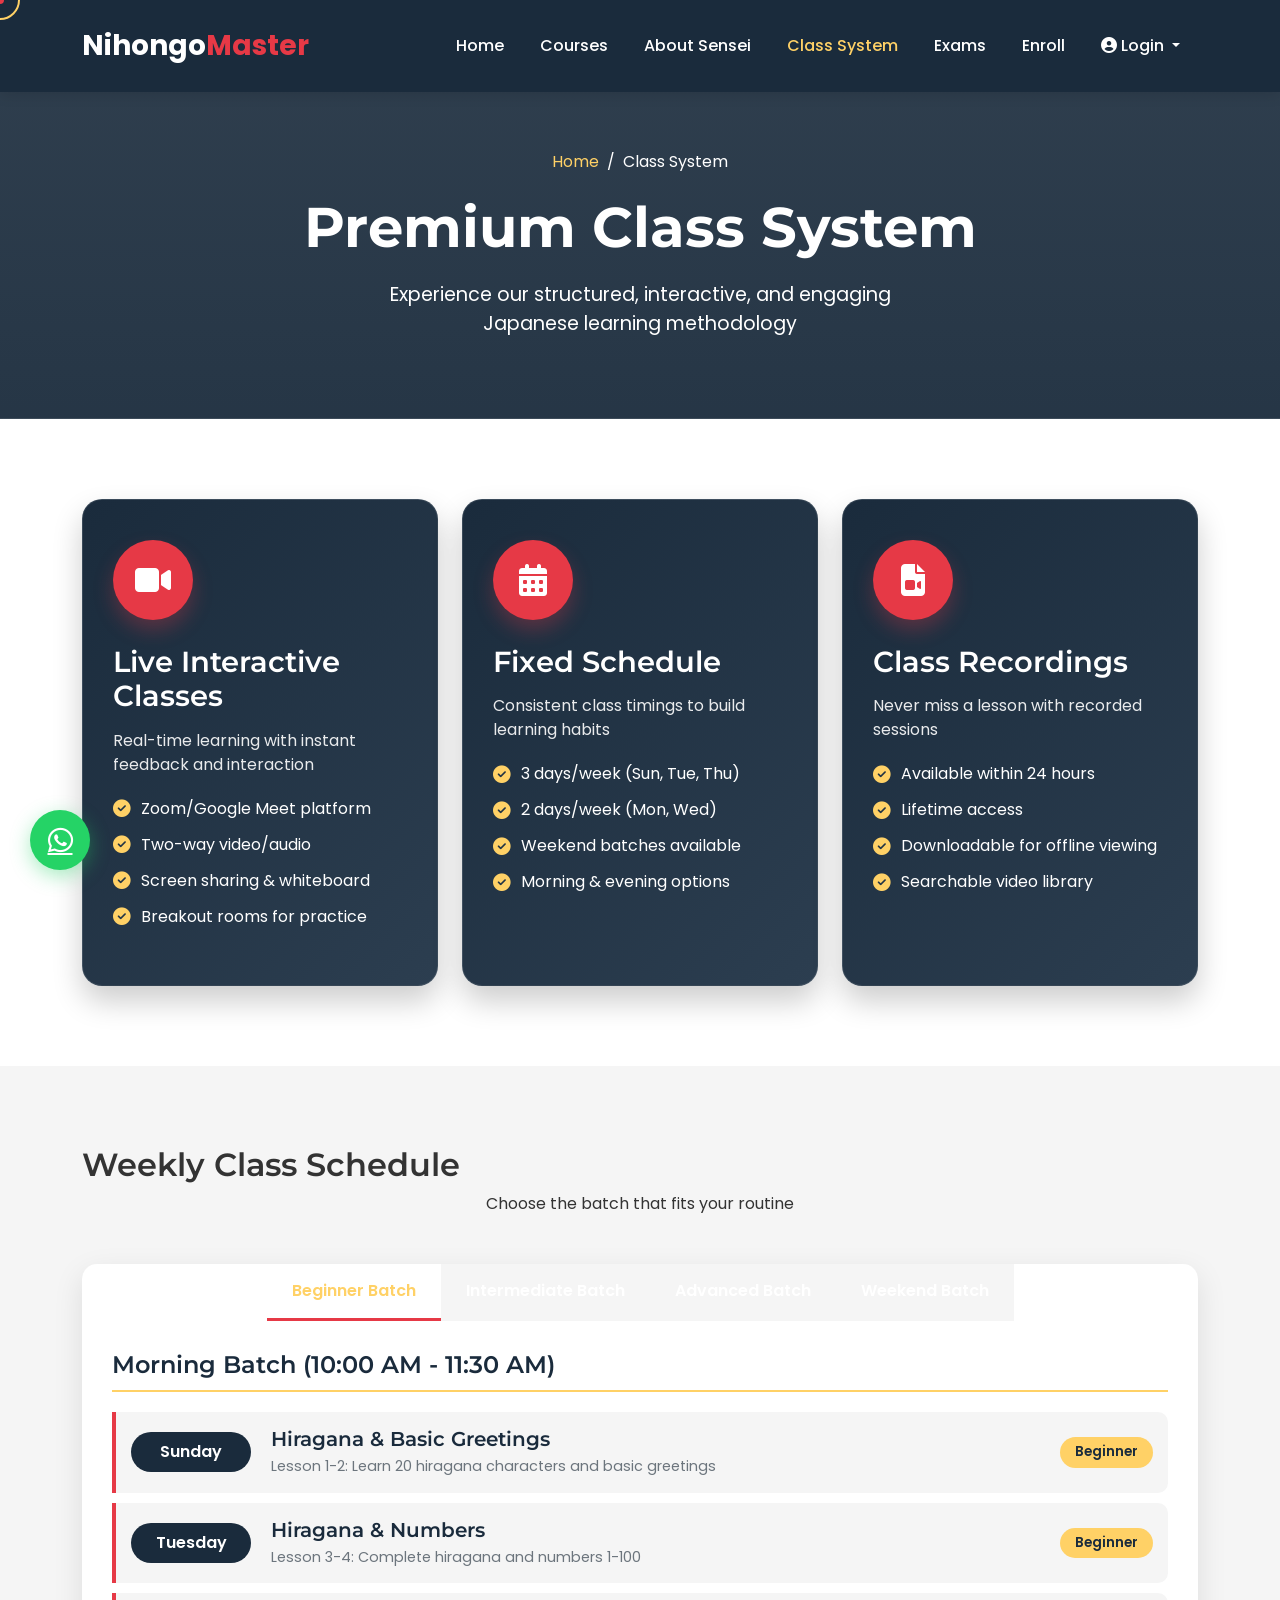
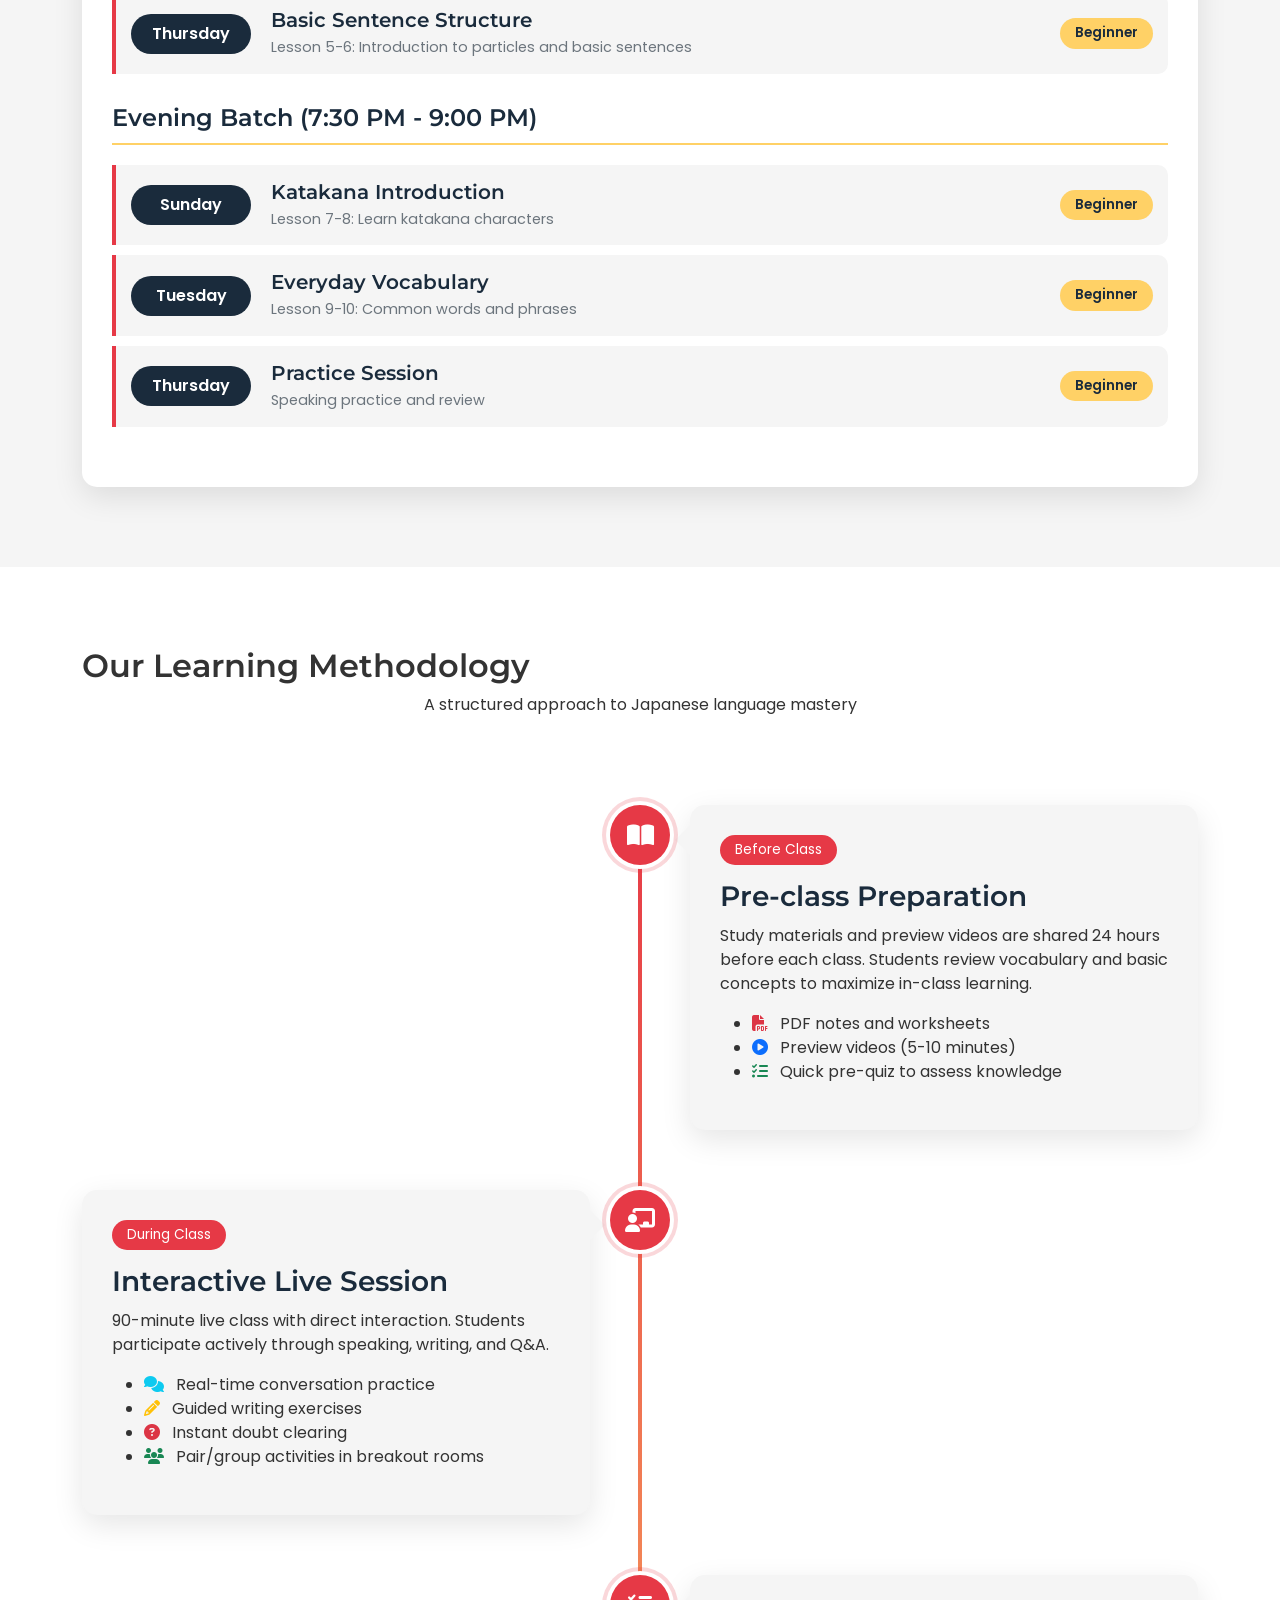
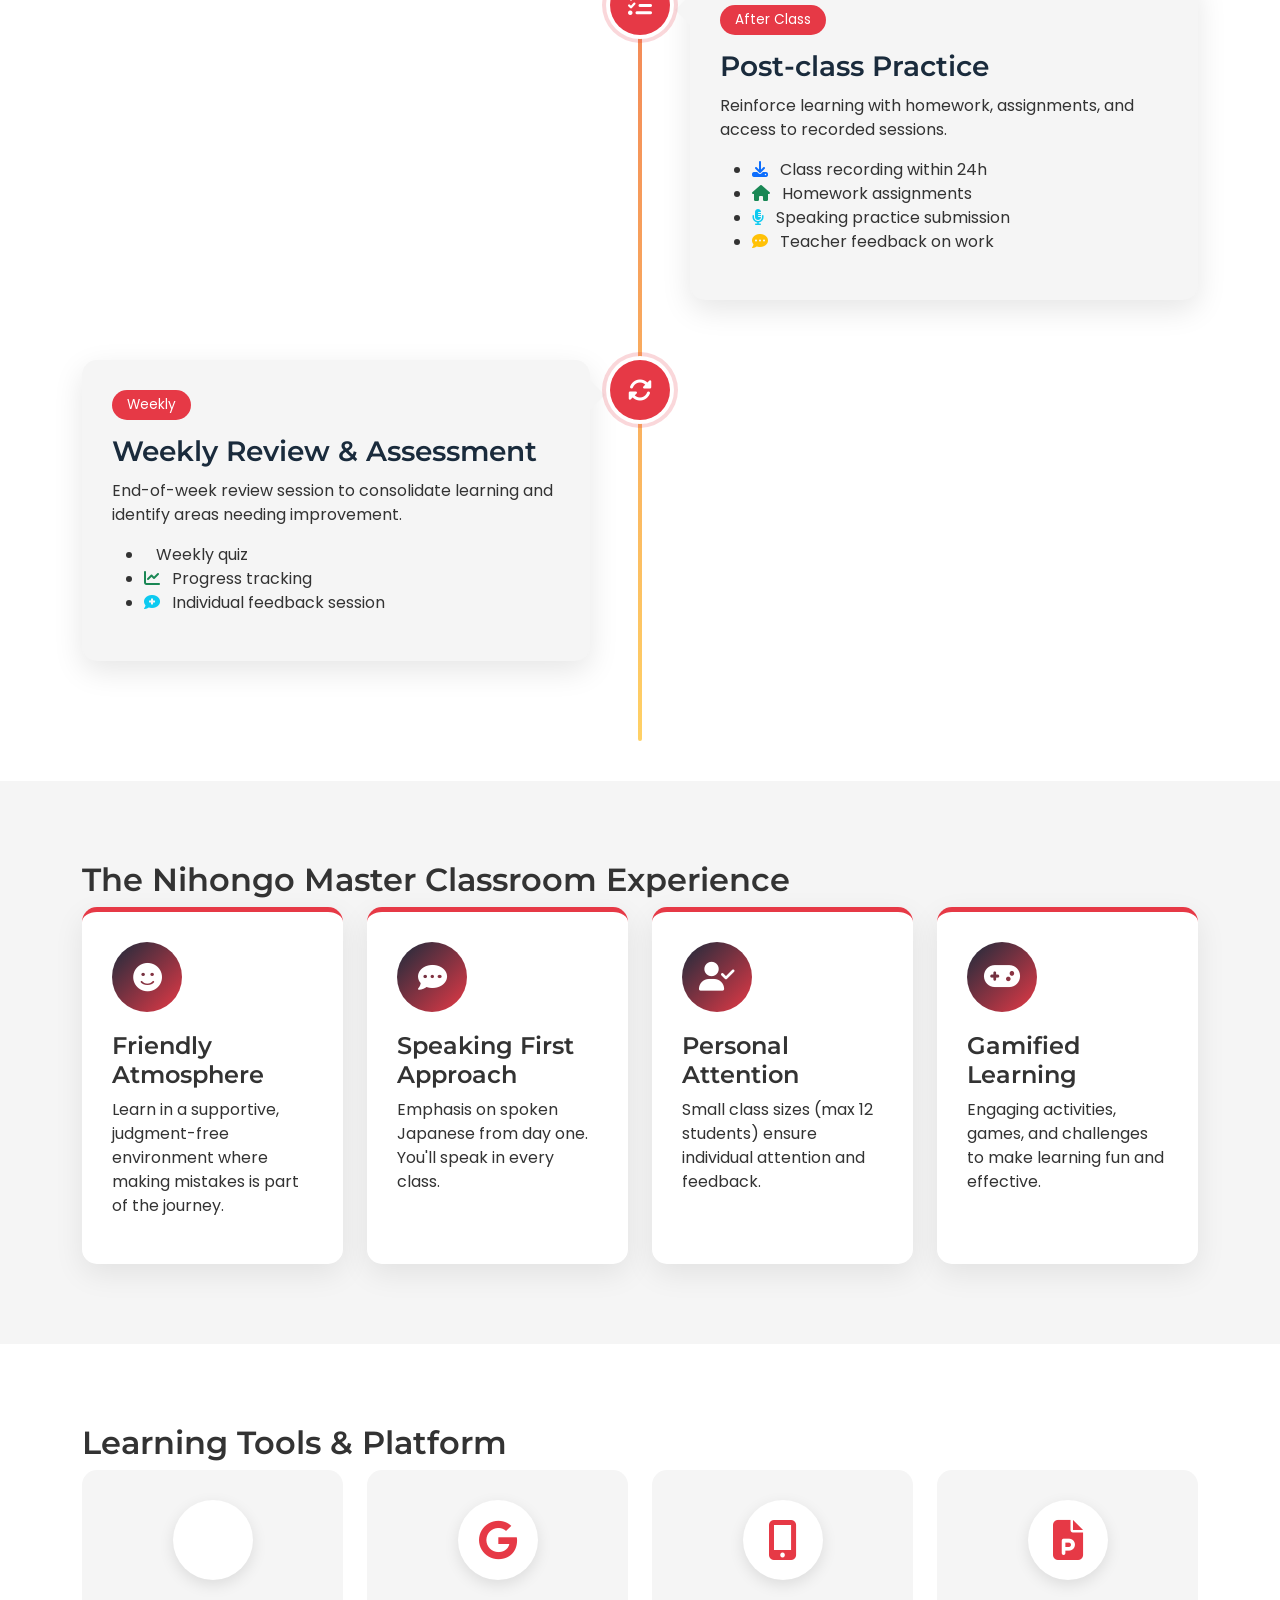
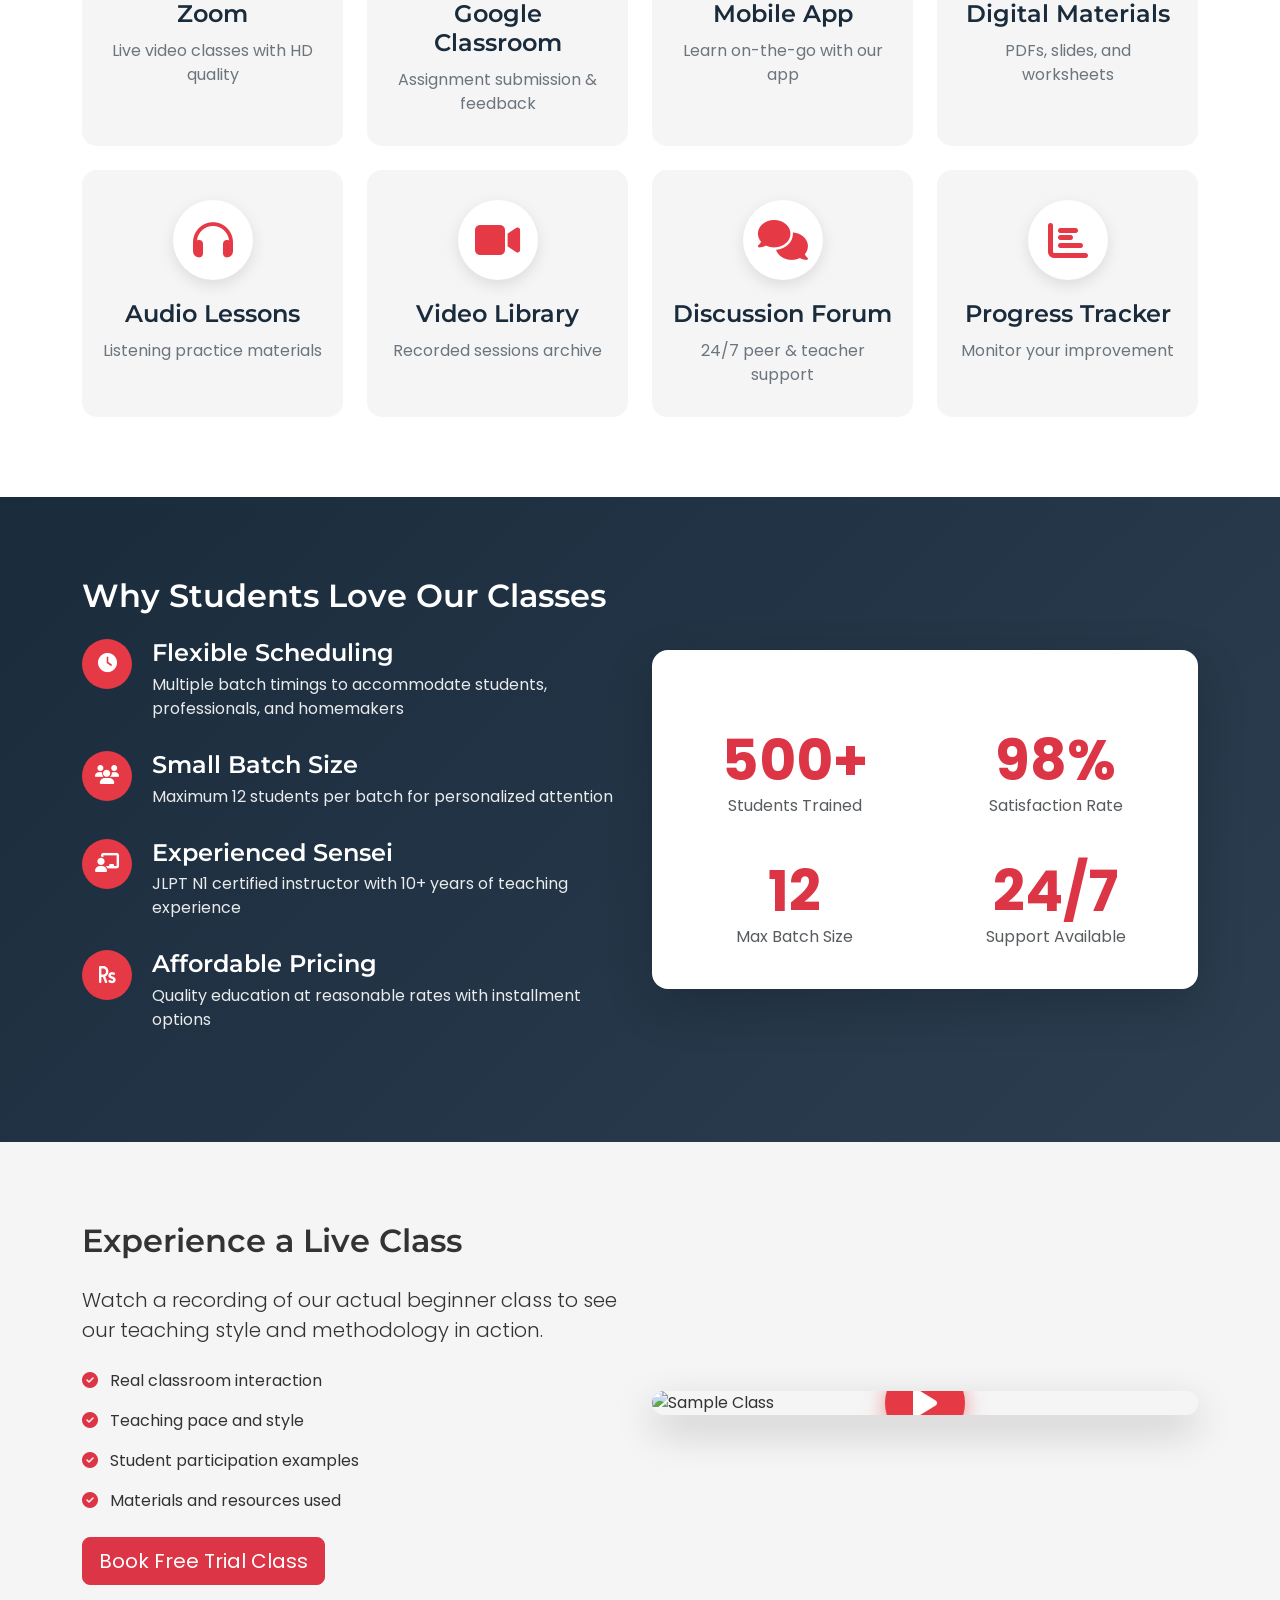
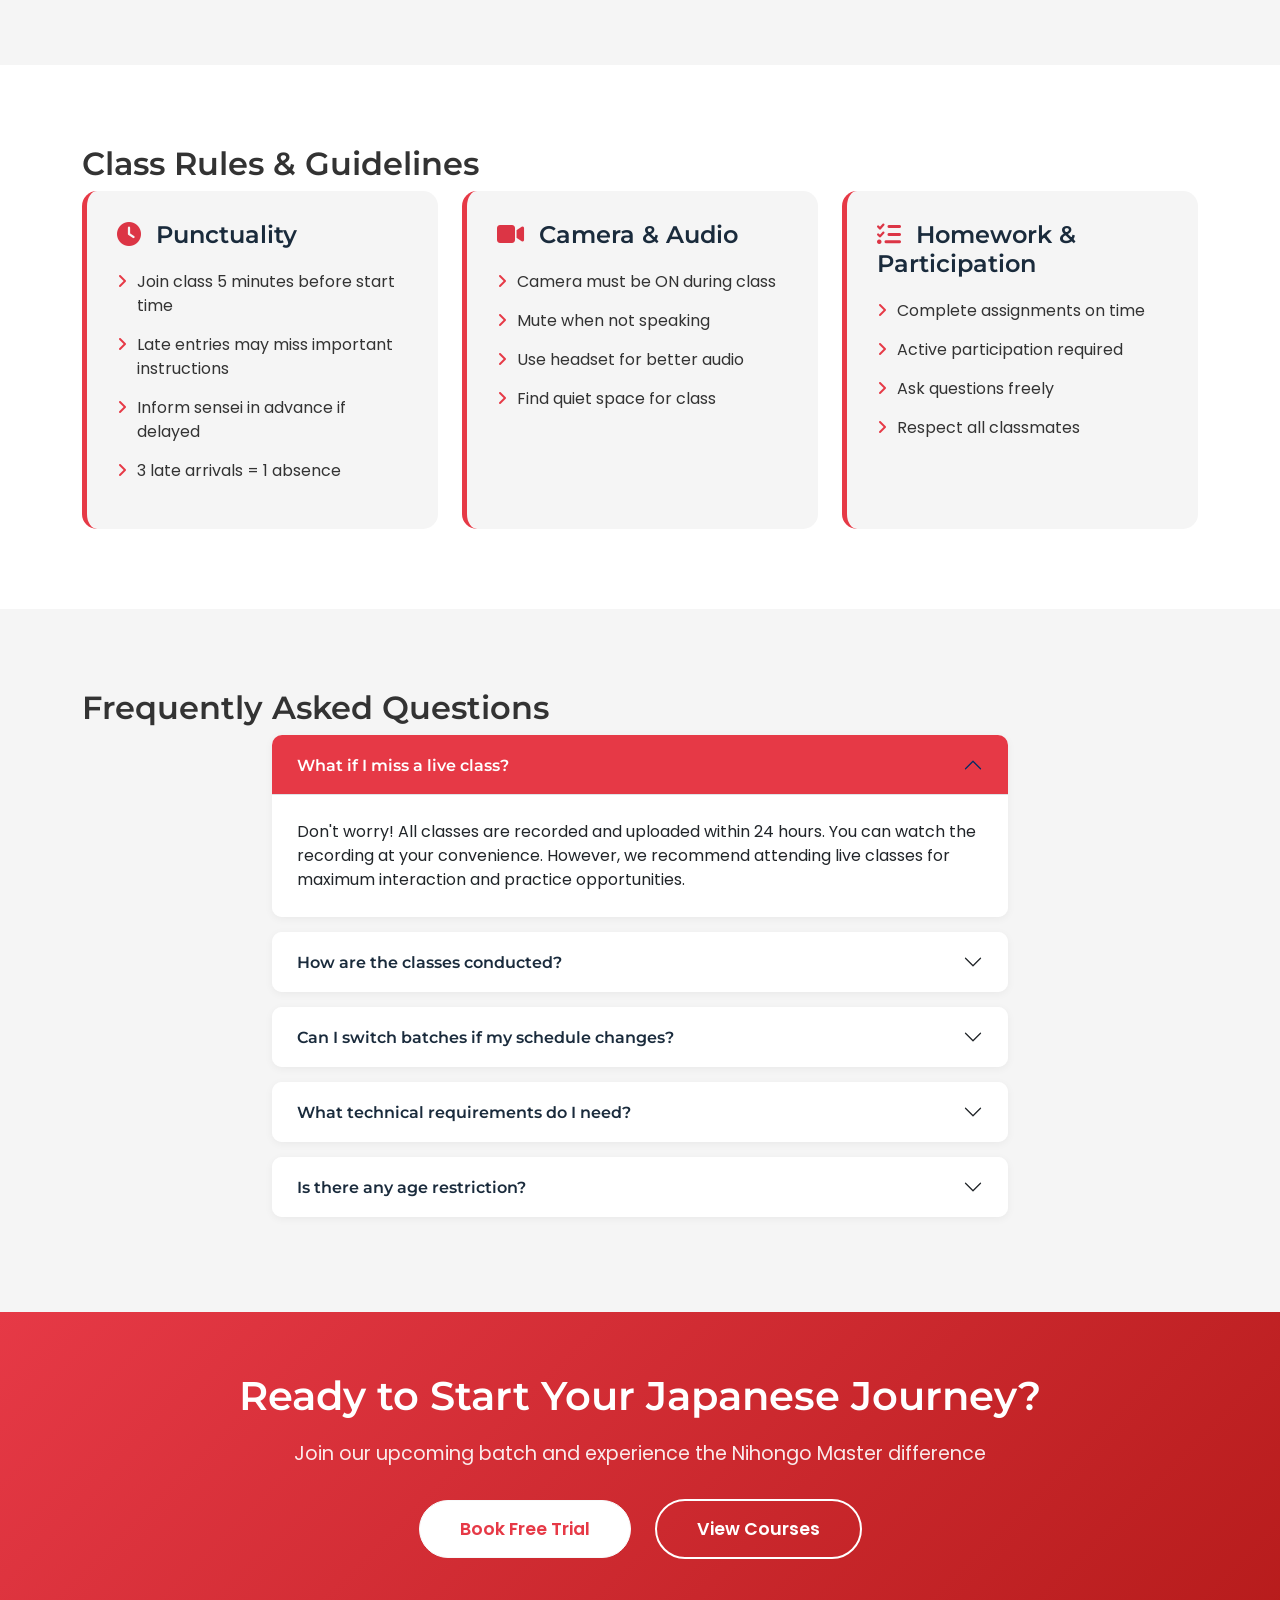
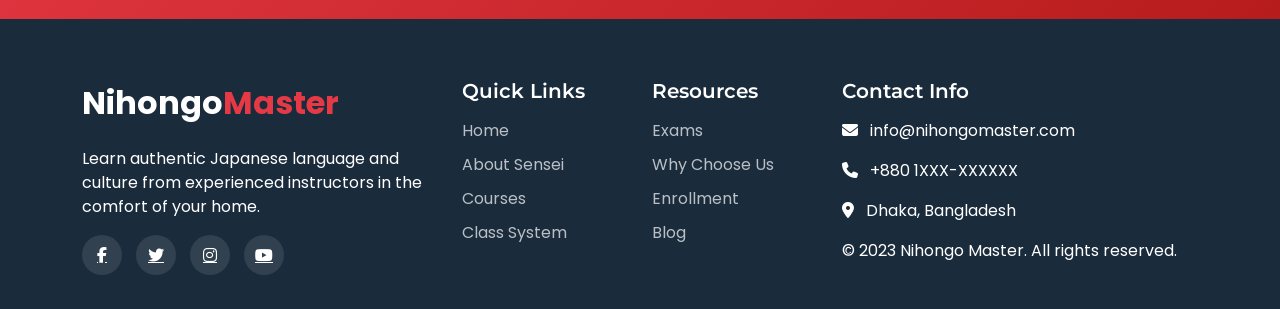
==== class-system.html @ 2a18c90c "Files modified: - assets/css/style.css - assets/js/app.js - index.html" ====
<!DOCTYPE html>
<html lang="en" data-lang="en">

<head>
    <meta charset="UTF-8">
    <meta name="viewport" content="width=device-width, initial-scale=1.0">
    <link rel="shortcut icon" href="assets/images/favicon-transparent.png" type="image/x-icon">
    <title>Class System - Nihongo Master</title>
    <!-- Bootstrap 5 -->
    <link href="https://cdn.jsdelivr.net/npm/bootstrap@5.3.0-alpha1/dist/css/bootstrap.min.css" rel="stylesheet">
    <!-- Bootstrap Icons -->
    <link rel="stylesheet" href="https://cdn.jsdelivr.net/npm/bootstrap-icons@1.8.1/font/bootstrap-icons.css">
    <!-- Font Awesome -->
    <link rel="stylesheet" href="https://cdnjs.cloudflare.com/ajax/libs/font-awesome/6.4.0/css/all.min.css">
    <!-- Google Fonts -->
    <link
        href="https://fonts.googleapis.com/css2?family=Montserrat:wght@400;500;600;700&family=Poppins:wght@300;400;500;600&display=swap"
        rel="stylesheet">
    <!-- AOS Animation Library -->
    <link href="https://unpkg.com/aos@2.3.1/dist/aos.css" rel="stylesheet">
    <!-- Animate.css -->
    <link rel="stylesheet" href="https://cdnjs.cloudflare.com/ajax/libs/animate.css/4.1.1/animate.min.css">
    <style>
        :root {
            --deep-navy: #1A2B3C;
            --japanese-red: #E63946;
            --soft-gold: #FFD166;
            --pure-white: #FFFFFF;
            --sakura-pink: #FFB7C5;
            --light-gray: #F5F5F5;
            --medium-gray: #E0E0E0;
            --dark-gray: #333333;
            --success-green: #28a745;
            --info-blue: #17a2b8;
            --purple-accent: #6f42c1;
        }

        * {
            margin: 0;
            padding: 0;
            box-sizing: border-box;
        }

        body {
            font-family: 'Poppins', sans-serif;
            color: var(--dark-gray);
            background-color: var(--pure-white);
            overflow-x: hidden;
        }

        h1, h2, h3, h4, h5, h6 {
            font-family: 'Montserrat', sans-serif;
            font-weight: 600;
        }

        /* Custom Cursor */
        .cursor-dot {
            width: 8px;
            height: 8px;
            background-color: var(--japanese-red);
            border-radius: 50%;
            position: fixed;
            pointer-events: none;
            z-index: 10000;
            transform: translate(-50%, -50%);
            transition: opacity 0.3s ease, transform 0.2s ease;
        }

        .cursor-border {
            width: 40px;
            height: 40px;
            border: 2px solid var(--soft-gold);
            border-radius: 50%;
            position: fixed;
            pointer-events: none;
            z-index: 9999;
            transform: translate(-50%, -50%);
            transition: all 0.3s ease, width 0.2s ease, height 0.2s ease;
        }

        /* Scroll Progress Bar */
        .scroll-progress {
            position: fixed;
            top: 0;
            left: 0;
            width: 0%;
            height: 4px;
            background: linear-gradient(to right, var(--japanese-red), var(--soft-gold));
            z-index: 10001;
            transition: width 0.1s ease;
        }

        /* Custom Scrollbar */
        ::-webkit-scrollbar {
            width: 10px;
        }

        ::-webkit-scrollbar-track {
            background: var(--light-gray);
            border-radius: 10px;
        }

        ::-webkit-scrollbar-thumb {
            background: linear-gradient(to bottom, var(--japanese-red), var(--deep-navy));
            border-radius: 10px;
        }

        ::-webkit-scrollbar-thumb:hover {
            background: linear-gradient(to bottom, var(--deep-navy), var(--japanese-red));
        }

        /* Scroll to Top Button */
        .scroll-to-top {
            position: fixed;
            bottom: 30px;
            right: 30px;
            width: 50px;
            height: 50px;
            background-color: var(--japanese-red);
            color: white;
            border-radius: 50%;
            display: flex;
            align-items: center;
            justify-content: center;
            font-size: 22px;
            cursor: pointer;
            z-index: 999;
            opacity: 0;
            visibility: hidden;
            transition: all 0.3s ease;
            box-shadow: 0 4px 12px rgba(230, 57, 70, 0.3);
        }

        .scroll-to-top.active {
            opacity: 1;
            visibility: visible;
        }

        .scroll-to-top:hover {
            background-color: var(--deep-navy);
            transform: translateY(-5px);
        }

        /* WhatsApp Floating Button */
        .whatsapp-float {
            position: fixed;
            bottom: 30px;
            left: 30px;
            width: 60px;
            height: 60px;
            background-color: #25D366;
            color: var(--pure-white);
            border-radius: 50%;
            display: flex;
            align-items: center;
            justify-content: center;
            font-size: 1.8rem;
            z-index: 999;
            box-shadow: 0 6px 20px rgba(37, 211, 102, 0.4);
            transition: all 0.3s ease;
        }

        .whatsapp-float:hover {
            transform: scale(1.1);
            box-shadow: 0 8px 25px rgba(37, 211, 102, 0.5);
        }

        /* Navbar */
        .navbar {
            background-color: var(--deep-navy);
            padding: 20px 0;
            transition: all 0.3s ease;
            box-shadow: 0 4px 12px rgba(0, 0, 0, 0.1);
        }

        .navbar-brand {
            font-weight: 700;
            font-size: 28px;
            color: var(--pure-white) !important;
        }

        .navbar-brand span {
            color: var(--japanese-red);
        }

        .nav-link {
            color: var(--pure-white) !important;
            font-weight: 500;
            margin: 0 10px;
            transition: color 0.3s ease;
        }

        .nav-link:hover, .nav-link.active {
            color: var(--soft-gold) !important;
        }

        /* Page Header */
        .page-header {
            background: linear-gradient(rgba(26, 43, 60, 0.9), rgba(26, 43, 60, 0.95)),
                url('https://images.unsplash.com/photo-1522202176988-66273c2fd55f?ixlib=rb-4.0.3&auto=format&fit=crop&w=2071&q=80');
            background-size: cover;
            background-position: center;
            color: var(--pure-white);
            padding: 150px 0 80px;
            text-align: center;
            position: relative;
            overflow: hidden;
        }

        .page-header h1 {
            font-size: 3.5rem;
            font-weight: 700;
            margin-bottom: 20px;
            animation: fadeInUp 1s ease;
        }

        .page-header p {
            font-size: 1.2rem;
            max-width: 600px;
            margin: 0 auto;
            animation: fadeInUp 1s ease 0.2s both;
        }

        .breadcrumb {
            background: transparent;
            justify-content: center;
            margin-bottom: 20px;
            animation: fadeInUp 1s ease 0.1s both;
        }

        .breadcrumb-item a {
            color: var(--soft-gold);
            text-decoration: none;
        }

        .breadcrumb-item.active {
            color: var(--pure-white);
        }

        .breadcrumb-item+.breadcrumb-item::before {
            color: var(--pure-white);
        }

        /* Class Features Section */
        .class-features {
            padding: 80px 0;
            background-color: var(--pure-white);
        }

        .feature-card-large {
            background: linear-gradient(135deg, var(--deep-navy) 0%, #2c3e50 100%);
            color: var(--pure-white);
            border-radius: 20px;
            padding: 40px 30px;
            height: 100%;
            transition: all 0.3s ease;
            border: 1px solid rgba(255, 255, 255, 0.1);
            box-shadow: 0 15px 30px rgba(0, 0, 0, 0.2);
        }

        .feature-card-large:hover {
            transform: translateY(-10px);
            box-shadow: 0 20px 40px rgba(230, 57, 70, 0.3);
        }

        .feature-icon-large {
            width: 80px;
            height: 80px;
            background-color: var(--japanese-red);
            border-radius: 50%;
            display: flex;
            align-items: center;
            justify-content: center;
            margin-bottom: 25px;
            font-size: 2rem;
            color: var(--pure-white);
            box-shadow: 0 10px 20px rgba(230, 57, 70, 0.3);
        }

        .feature-card-large h3 {
            font-size: 1.8rem;
            margin-bottom: 15px;
        }

        .feature-card-large p {
            opacity: 0.9;
            margin-bottom: 20px;
        }

        .feature-list {
            list-style: none;
            padding: 0;
        }

        .feature-list li {
            margin-bottom: 12px;
            display: flex;
            align-items: center;
        }

        .feature-list li i {
            color: var(--soft-gold);
            margin-right: 10px;
            font-size: 1.1rem;
        }

        /* Schedule Section */
        .schedule-section {
            padding: 80px 0;
            background-color: var(--light-gray);
        }

        .schedule-tabs {
            background-color: var(--pure-white);
            border-radius: 15px;
            overflow: hidden;
            box-shadow: 0 10px 30px rgba(0, 0, 0, 0.1);
        }

        .nav-pills .nav-link {
            color: var(--deep-navy);
            border-radius: 0;
            padding: 15px 25px;
            font-weight: 600;
            background-color: var(--light-gray);
            margin: 0;
            border-bottom: 3px solid transparent;
        }

        .nav-pills .nav-link.active {
            background-color: var(--pure-white);
            color: var(--japanese-red);
            border-bottom: 3px solid var(--japanese-red);
        }

        .schedule-table {
            padding: 30px;
        }

        .schedule-day {
            margin-bottom: 30px;
        }

        .schedule-day h4 {
            color: var(--deep-navy);
            border-bottom: 2px solid var(--soft-gold);
            padding-bottom: 10px;
            margin-bottom: 20px;
        }

        .class-item {
            display: flex;
            align-items: center;
            padding: 15px;
            border-left: 4px solid var(--japanese-red);
            background-color: var(--light-gray);
            margin-bottom: 10px;
            border-radius: 0 10px 10px 0;
            transition: all 0.3s ease;
        }

        .class-item:hover {
            transform: translateX(10px);
            box-shadow: 0 5px 15px rgba(0, 0, 0, 0.1);
        }

        .class-time {
            background-color: var(--deep-navy);
            color: var(--pure-white);
            padding: 8px 15px;
            border-radius: 25px;
            font-weight: 600;
            min-width: 120px;
            text-align: center;
            margin-right: 20px;
        }

        .class-info {
            flex: 1;
        }

        .class-info h5 {
            margin-bottom: 5px;
            color: var(--deep-navy);
        }

        .class-info p {
            margin-bottom: 0;
            color: #6c757d;
            font-size: 0.9rem;
        }

        .class-level {
            background-color: var(--soft-gold);
            color: var(--deep-navy);
            padding: 5px 15px;
            border-radius: 20px;
            font-weight: 600;
            font-size: 0.85rem;
        }

        /* Learning Methodology */
        .methodology-section {
            padding: 80px 0;
            background-color: var(--pure-white);
        }

        .methodology-timeline {
            position: relative;
            padding: 40px 0;
        }

        .methodology-timeline::before {
            content: '';
            position: absolute;
            left: 50%;
            transform: translateX(-50%);
            width: 4px;
            height: 100%;
            background: linear-gradient(to bottom, var(--japanese-red), var(--soft-gold));
            border-radius: 2px;
        }

        .timeline-item {
            position: relative;
            margin-bottom: 60px;
        }

        .timeline-item:last-child {
            margin-bottom: 0;
        }

        .timeline-icon {
            position: absolute;
            left: 50%;
            transform: translateX(-50%);
            width: 60px;
            height: 60px;
            background-color: var(--japanese-red);
            border-radius: 50%;
            display: flex;
            align-items: center;
            justify-content: center;
            color: var(--pure-white);
            font-size: 1.5rem;
            z-index: 2;
            box-shadow: 0 0 0 4px var(--pure-white), 0 0 0 8px rgba(230, 57, 70, 0.2);
        }

        .timeline-content {
            width: calc(50% - 50px);
            padding: 30px;
            background-color: var(--light-gray);
            border-radius: 15px;
            position: relative;
            box-shadow: 0 10px 30px rgba(0, 0, 0, 0.1);
        }

        .timeline-item:nth-child(odd) .timeline-content {
            margin-left: auto;
        }

        .timeline-item:nth-child(odd) .timeline-content::before {
            content: '';
            position: absolute;
            left: -15px;
            top: 20px;
            width: 0;
            height: 0;
            border-top: 15px solid transparent;
            border-bottom: 15px solid transparent;
            border-right: 15px solid var(--light-gray);
        }

        .timeline-item:nth-child(even) .timeline-content::before {
            content: '';
            position: absolute;
            right: -15px;
            top: 20px;
            width: 0;
            height: 0;
            border-top: 15px solid transparent;
            border-bottom: 15px solid transparent;
            border-left: 15px solid var(--light-gray);
        }

        .timeline-content h3 {
            color: var(--deep-navy);
            margin-bottom: 10px;
        }

        .timeline-content .time-badge {
            display: inline-block;
            background-color: var(--japanese-red);
            color: var(--pure-white);
            padding: 5px 15px;
            border-radius: 20px;
            font-size: 0.85rem;
            margin-bottom: 15px;
        }

        /* Classroom Experience */
        .experience-section {
            padding: 80px 0;
            background-color: var(--light-gray);
        }

        .experience-card {
            background-color: var(--pure-white);
            border-radius: 15px;
            padding: 30px;
            height: 100%;
            box-shadow: 0 10px 30px rgba(0, 0, 0, 0.08);
            transition: all 0.3s ease;
            border-top: 5px solid var(--japanese-red);
        }

        .experience-card:hover {
            transform: translateY(-10px);
            box-shadow: 0 15px 40px rgba(230, 57, 70, 0.15);
        }

        .experience-icon {
            width: 70px;
            height: 70px;
            background: linear-gradient(135deg, var(--deep-navy), var(--japanese-red));
            border-radius: 50%;
            display: flex;
            align-items: center;
            justify-content: center;
            margin-bottom: 20px;
            font-size: 1.8rem;
            color: var(--pure-white);
        }

        /* Tools & Platform */
        .tools-section {
            padding: 80px 0;
            background-color: var(--pure-white);
        }

        .tool-item {
            text-align: center;
            padding: 30px 20px;
            background-color: var(--light-gray);
            border-radius: 15px;
            height: 100%;
            transition: all 0.3s ease;
        }

        .tool-item:hover {
            transform: translateY(-10px);
            box-shadow: 0 10px 30px rgba(0, 0, 0, 0.15);
        }

        .tool-icon {
            width: 80px;
            height: 80px;
            background-color: var(--pure-white);
            border-radius: 50%;
            display: flex;
            align-items: center;
            justify-content: center;
            margin: 0 auto 20px;
            font-size: 2.5rem;
            color: var(--japanese-red);
            box-shadow: 0 5px 15px rgba(0, 0, 0, 0.1);
        }

        .tool-item h4 {
            margin-bottom: 10px;
            color: var(--deep-navy);
        }

        .tool-item p {
            color: #6c757d;
            margin-bottom: 0;
        }

        /* Class Benefits */
        .benefits-section {
            padding: 80px 0;
            background: linear-gradient(135deg, var(--deep-navy) 0%, #2c3e50 100%);
            color: var(--pure-white);
        }

        .benefit-item {
            display: flex;
            align-items: flex-start;
            margin-bottom: 30px;
        }

        .benefit-icon {
            width: 50px;
            height: 50px;
            background-color: var(--japanese-red);
            border-radius: 50%;
            display: flex;
            align-items: center;
            justify-content: center;
            margin-right: 20px;
            font-size: 1.2rem;
            flex-shrink: 0;
        }

        .benefit-content h4 {
            margin-bottom: 5px;
        }

        .benefit-content p {
            opacity: 0.9;
            margin-bottom: 0;
        }

        /* Sample Class Video */
        .sample-class-section {
            padding: 80px 0;
            background-color: var(--light-gray);
        }

        .video-wrapper {
            position: relative;
            border-radius: 15px;
            overflow: hidden;
            box-shadow: 0 15px 40px rgba(0, 0, 0, 0.2);
        }

        .video-wrapper img {
            width: 100%;
            height: auto;
            display: block;
        }

        .play-button {
            position: absolute;
            top: 50%;
            left: 50%;
            transform: translate(-50%, -50%);
            width: 80px;
            height: 80px;
            background-color: var(--japanese-red);
            border-radius: 50%;
            display: flex;
            align-items: center;
            justify-content: center;
            color: var(--pure-white);
            font-size: 2rem;
            cursor: pointer;
            transition: all 0.3s ease;
            box-shadow: 0 5px 20px rgba(230, 57, 70, 0.5);
        }

        .play-button:hover {
            transform: translate(-50%, -50%) scale(1.1);
            background-color: var(--pure-white);
            color: var(--japanese-red);
        }

        /* Class Rules */
        .rules-section {
            padding: 80px 0;
            background-color: var(--pure-white);
        }

        .rules-card {
            background-color: var(--light-gray);
            border-radius: 15px;
            padding: 30px;
            height: 100%;
            border-left: 5px solid var(--japanese-red);
        }

        .rules-card h4 {
            color: var(--deep-navy);
            margin-bottom: 20px;
        }

        .rules-list {
            list-style: none;
            padding: 0;
        }

        .rules-list li {
            margin-bottom: 15px;
            display: flex;
            align-items: flex-start;
        }

        .rules-list li i {
            color: var(--japanese-red);
            margin-right: 10px;
            margin-top: 3px;
        }

        /* FAQ Section */
        .faq-section {
            padding: 80px 0;
            background-color: var(--light-gray);
        }

        .accordion-item {
            border: none;
            margin-bottom: 15px;
            border-radius: 10px !important;
            overflow: hidden;
            box-shadow: 0 2px 8px rgba(0, 0, 0, 0.05);
        }

        .accordion-button {
            padding: 20px 25px;
            font-weight: 600;
            color: var(--deep-navy);
            background-color: var(--pure-white);
        }

        .accordion-button:not(.collapsed) {
            background-color: var(--japanese-red);
            color: var(--pure-white);
        }

        .accordion-button:focus {
            box-shadow: none;
            border-color: transparent;
        }

        .accordion-body {
            padding: 25px;
            background-color: var(--pure-white);
        }

        /* CTA Banner */
        .cta-banner {
            background: linear-gradient(135deg, var(--japanese-red) 0%, #b71c1c 100%);
            color: var(--pure-white);
            padding: 60px 0;
            text-align: center;
        }

        .cta-banner h2 {
            font-size: 2.5rem;
            margin-bottom: 20px;
        }

        .cta-banner p {
            font-size: 1.2rem;
            margin-bottom: 30px;
            opacity: 0.9;
        }

        .cta-banner .btn {
            background-color: var(--pure-white);
            color: var(--japanese-red);
            padding: 15px 40px;
            border-radius: 50px;
            font-weight: 600;
            font-size: 1.1rem;
            transition: all 0.3s ease;
            margin: 0 10px;
        }

        .cta-banner .btn:hover {
            transform: translateY(-5px);
            box-shadow: 0 10px 25px rgba(0, 0, 0, 0.2);
        }

        .cta-banner .btn-outline {
            background-color: transparent;
            border: 2px solid var(--pure-white);
            color: var(--pure-white);
        }

        .cta-banner .btn-outline:hover {
            background-color: var(--pure-white);
            color: var(--japanese-red);
        }

        /* Footer */
        footer {
            background-color: var(--deep-navy);
            color: var(--pure-white);
            padding: 60px 0 30px;
        }

        .footer-logo {
            font-size: 2rem;
            font-weight: 700;
            margin-bottom: 20px;
            color: var(--pure-white);
        }

        .footer-logo span {
            color: var(--japanese-red);
        }

        .footer-link {
            color: rgba(255, 255, 255, 0.7);
            text-decoration: none;
            display: block;
            margin-bottom: 10px;
            transition: color 0.3s ease;
        }

        .footer-link:hover {
            color: var(--soft-gold);
        }

        .social-icon {
            display: inline-flex;
            align-items: center;
            justify-content: center;
            width: 40px;
            height: 40px;
            background-color: rgba(255, 255, 255, 0.1);
            border-radius: 50%;
            color: var(--pure-white);
            margin-right: 10px;
            transition: all 0.3s ease;
        }

        .social-icon:hover {
            background-color: var(--japanese-red);
            transform: translateY(-5px);
        }

        /* Animations */
        @keyframes fadeInUp {
            from {
                opacity: 0;
                transform: translateY(20px);
            }
            to {
                opacity: 1;
                transform: translateY(0);
            }
        }

        /* Responsive */
        @media (max-width: 992px) {
            .page-header h1 {
                font-size: 2.8rem;
            }
            
            .methodology-timeline::before {
                left: 30px;
            }
            
            .timeline-icon {
                left: 30px;
            }
            
            .timeline-content {
                width: calc(100% - 80px);
                margin-left: 80px !important;
            }
            
            .timeline-item:nth-child(odd) .timeline-content::before,
            .timeline-item:nth-child(even) .timeline-content::before {
                left: -15px;
                right: auto;
                border-right: 15px solid var(--light-gray);
                border-left: none;
            }
        }

        @media (max-width: 768px) {
            .page-header h1 {
                font-size: 2.2rem;
            }
            
            .class-item {
                flex-direction: column;
                align-items: flex-start;
            }
            
            .class-time {
                margin-bottom: 10px;
                margin-right: 0;
            }
            
            .class-level {
                margin-top: 10px;
            }
            
            .cta-banner h2 {
                font-size: 2rem;
            }
            
            .cta-banner .btn {
                display: block;
                margin: 10px auto;
                width: 80%;
            }
        }

        @media (max-width: 576px) {
            .page-header {
                padding: 120px 0 60px;
            }
            .page-header h1 {
                font-size: 1.8rem;
            }
            .nav-pills .nav-link {
                padding: 10px 15px;
                font-size: 0.9rem;
            }
        }
    </style>
</head>

<body>
    <!-- Scroll Progress Bar -->
    <div class="scroll-progress"></div>

    <!-- Custom Cursor -->
    <div class="cursor-dot"></div>
    <div class="cursor-border"></div>

    <!-- Scroll to Top Button -->
    <div class="scroll-to-top">
        <i class="fas fa-chevron-up"></i>
    </div>

    <!-- WhatsApp Floating Button -->
    <a href="https://wa.me/8801XXXXXXXXX" class="whatsapp-float" target="_blank">
        <i class="fab fa-whatsapp"></i>
    </a>

    <!-- Navbar -->
    <nav class="navbar navbar-expand-lg navbar-dark fixed-top">
        <div class="container">
            <a class="navbar-brand" href="index.html">Nihongo<span>Master</span></a>
            <button class="navbar-toggler" type="button" data-bs-toggle="collapse" data-bs-target="#navbarNav">
                <span class="navbar-toggler-icon"></span>
            </button>
            <div class="collapse navbar-collapse" id="navbarNav">
                <ul class="navbar-nav ms-auto">
                    <li class="nav-item">
                        <a class="nav-link" href="index.html">Home</a>
                    </li>
                    <li class="nav-item">
                        <a class="nav-link" href="courses.html">Courses</a>
                    </li>
                    <li class="nav-item">
                        <a class="nav-link" href="index.html#about">About Sensei</a>
                    </li>
                    <li class="nav-item">
                        <a class="nav-link active" href="class-system.html">Class System</a>
                    </li>
                    <li class="nav-item">
                        <a class="nav-link" href="index.html#exam">Exams</a>
                    </li>
                    <li class="nav-item">
                        <a class="nav-link" href="index.html#enroll">Enroll</a>
                    </li>
                    <!-- Login Dropdown -->
                    <li class="nav-item dropdown">
                        <a class="nav-link dropdown-toggle" href="#" id="loginDropdown" role="button"
                            data-bs-toggle="dropdown" aria-expanded="false">
                            <i class="fas fa-user-circle"></i> Login
                        </a>
                        <ul class="dropdown-menu dropdown-menu-end">
                            <li>
                                <h6 class="dropdown-header">Login as</h6>
                            </li>
                            <li><a class="dropdown-item" href="#" data-bs-toggle="modal" data-bs-target="#loginModal"
                                    data-role="student"><i class="fas fa-graduation-cap me-2"></i>Student</a></li>
                            <li><a class="dropdown-item" href="#" data-bs-toggle="modal" data-bs-target="#loginModal"
                                    data-role="teacher"><i class="fas fa-chalkboard-teacher me-2"></i>Teacher</a></li>
                            <li><a class="dropdown-item" href="#" data-bs-toggle="modal" data-bs-target="#loginModal"
                                    data-role="admin"><i class="fas fa-user-shield me-2"></i>Admin</a></li>
                            <li>
                                <hr class="dropdown-divider">
                            </li>
                            <li><a class="dropdown-item" href="#" data-bs-toggle="modal"
                                    data-bs-target="#signupModal"><i class="fas fa-user-plus me-2"></i>Sign Up</a></li>
                        </ul>
                    </li>
                </ul>
            </div>
        </div>
    </nav>

    <!-- Page Header -->
    <section class="page-header">
        <div class="container">
            <nav aria-label="breadcrumb">
                <ol class="breadcrumb">
                    <li class="breadcrumb-item"><a href="index.html">Home</a></li>
                    <li class="breadcrumb-item active" aria-current="page">Class System</li>
                </ol>
            </nav>
            <h1>Premium Class System</h1>
            <p>Experience our structured, interactive, and engaging Japanese learning methodology</p>
        </div>
    </section>

    <!-- Class Features Overview -->
    <section class="class-features">
        <div class="container">
            <div class="row g-4">
                <div class="col-lg-4 col-md-6" data-aos="fade-up">
                    <div class="feature-card-large">
                        <div class="feature-icon-large">
                            <i class="fas fa-video"></i>
                        </div>
                        <h3>Live Interactive Classes</h3>
                        <p>Real-time learning with instant feedback and interaction</p>
                        <ul class="feature-list">
                            <li><i class="fas fa-check-circle"></i> Zoom/Google Meet platform</li>
                            <li><i class="fas fa-check-circle"></i> Two-way video/audio</li>
                            <li><i class="fas fa-check-circle"></i> Screen sharing & whiteboard</li>
                            <li><i class="fas fa-check-circle"></i> Breakout rooms for practice</li>
                        </ul>
                    </div>
                </div>
                
                <div class="col-lg-4 col-md-6" data-aos="fade-up" data-aos-delay="100">
                    <div class="feature-card-large">
                        <div class="feature-icon-large">
                            <i class="fas fa-calendar-alt"></i>
                        </div>
                        <h3>Fixed Schedule</h3>
                        <p>Consistent class timings to build learning habits</p>
                        <ul class="feature-list">
                            <li><i class="fas fa-check-circle"></i> 3 days/week (Sun, Tue, Thu)</li>
                            <li><i class="fas fa-check-circle"></i> 2 days/week (Mon, Wed)</li>
                            <li><i class="fas fa-check-circle"></i> Weekend batches available</li>
                            <li><i class="fas fa-check-circle"></i> Morning & evening options</li>
                        </ul>
                    </div>
                </div>
                
                <div class="col-lg-4 col-md-6" data-aos="fade-up" data-aos-delay="200">
                    <div class="feature-card-large">
                        <div class="feature-icon-large">
                            <i class="fas fa-file-video"></i>
                        </div>
                        <h3>Class Recordings</h3>
                        <p>Never miss a lesson with recorded sessions</p>
                        <ul class="feature-list">
                            <li><i class="fas fa-check-circle"></i> Available within 24 hours</li>
                            <li><i class="fas fa-check-circle"></i> Lifetime access</li>
                            <li><i class="fas fa-check-circle"></i> Downloadable for offline viewing</li>
                            <li><i class="fas fa-check-circle"></i> Searchable video library</li>
                        </ul>
                    </div>
                </div>
            </div>
        </div>
    </section>

    <!-- Weekly Schedule -->
    <section class="schedule-section" id="schedule">
        <div class="container">
            <h2 class="section-title">Weekly Class Schedule</h2>
            <p class="text-center mb-5">Choose the batch that fits your routine</p>
            
            <div class="schedule-tabs">
                <ul class="nav nav-pills justify-content-center" id="scheduleTabs" role="tablist">
                    <li class="nav-item" role="presentation">
                        <button class="nav-link active" id="beginner-tab" data-bs-toggle="pill" data-bs-target="#beginner" type="button" role="tab">Beginner Batch</button>
                    </li>
                    <li class="nav-item" role="presentation">
                        <button class="nav-link" id="intermediate-tab" data-bs-toggle="pill" data-bs-target="#intermediate" type="button" role="tab">Intermediate Batch</button>
                    </li>
                    <li class="nav-item" role="presentation">
                        <button class="nav-link" id="advanced-tab" data-bs-toggle="pill" data-bs-target="#advanced" type="button" role="tab">Advanced Batch</button>
                    </li>
                    <li class="nav-item" role="presentation">
                        <button class="nav-link" id="weekend-tab" data-bs-toggle="pill" data-bs-target="#weekend" type="button" role="tab">Weekend Batch</button>
                    </li>
                </ul>
                
                <div class="tab-content schedule-table">
                    <!-- Beginner Schedule -->
                    <div class="tab-pane fade show active" id="beginner" role="tabpanel">
                        <div class="schedule-day">
                            <h4>Morning Batch (10:00 AM - 11:30 AM)</h4>
                            <div class="class-item">
                                <span class="class-time">Sunday</span>
                                <div class="class-info">
                                    <h5>Hiragana & Basic Greetings</h5>
                                    <p>Lesson 1-2: Learn 20 hiragana characters and basic greetings</p>
                                </div>
                                <span class="class-level">Beginner</span>
                            </div>
                            <div class="class-item">
                                <span class="class-time">Tuesday</span>
                                <div class="class-info">
                                    <h5>Hiragana & Numbers</h5>
                                    <p>Lesson 3-4: Complete hiragana and numbers 1-100</p>
                                </div>
                                <span class="class-level">Beginner</span>
                            </div>
                            <div class="class-item">
                                <span class="class-time">Thursday</span>
                                <div class="class-info">
                                    <h5>Basic Sentence Structure</h5>
                                    <p>Lesson 5-6: Introduction to particles and basic sentences</p>
                                </div>
                                <span class="class-level">Beginner</span>
                            </div>
                        </div>
                        
                        <div class="schedule-day">
                            <h4>Evening Batch (7:30 PM - 9:00 PM)</h4>
                            <div class="class-item">
                                <span class="class-time">Sunday</span>
                                <div class="class-info">
                                    <h5>Katakana Introduction</h5>
                                    <p>Lesson 7-8: Learn katakana characters</p>
                                </div>
                                <span class="class-level">Beginner</span>
                            </div>
                            <div class="class-item">
                                <span class="class-time">Tuesday</span>
                                <div class="class-info">
                                    <h5>Everyday Vocabulary</h5>
                                    <p>Lesson 9-10: Common words and phrases</p>
                                </div>
                                <span class="class-level">Beginner</span>
                            </div>
                            <div class="class-item">
                                <span class="class-time">Thursday</span>
                                <div class="class-info">
                                    <h5>Practice Session</h5>
                                    <p>Speaking practice and review</p>
                                </div>
                                <span class="class-level">Beginner</span>
                            </div>
                        </div>
                    </div>
                    
                    <!-- Intermediate Schedule -->
                    <div class="tab-pane fade" id="intermediate" role="tabpanel">
                        <div class="schedule-day">
                            <h4>Morning Batch (10:00 AM - 11:30 AM)</h4>
                            <div class="class-item">
                                <span class="class-time">Monday</span>
                                <div class="class-info">
                                    <h5>Kanji Introduction</h5>
                                    <p>Lesson 1-2: First 20 kanji characters</p>
                                </div>
                                <span class="class-level">Intermediate</span>
                            </div>
                            <div class="class-item">
                                <span class="class-time">Wednesday</span>
                                <div class="class-info">
                                    <h5>Grammar Patterns</h5>
                                    <p>Lesson 3-4: Te-form and past tense</p>
                                </div>
                                <span class="class-level">Intermediate</span>
                            </div>
                            <div class="class-item">
                                <span class="class-time">Friday</span>
                                <div class="class-info">
                                    <h5>Conversation Practice</h5>
                                    <p>Role-play and speaking activities</p>
                                </div>
                                <span class="class-level">Intermediate</span>
                            </div>
                        </div>
                    </div>
                    
                    <!-- Advanced Schedule -->
                    <div class="tab-pane fade" id="advanced" role="tabpanel">
                        <div class="schedule-day">
                            <h4>Evening Batch (7:30 PM - 9:30 PM)</h4>
                            <div class="class-item">
                                <span class="class-time">Monday</span>
                                <div class="class-info">
                                    <h5>Business Keigo</h5>
                                    <p>Honorific and humble language</p>
                                </div>
                                <span class="class-level">Advanced</span>
                            </div>
                            <div class="class-item">
                                <span class="class-time">Wednesday</span>
                                <div class="class-info">
                                    <h5>Discussion & Debate</h5>
                                    <p>Current topics in Japanese</p>
                                </div>
                                <span class="class-level">Advanced</span>
                            </div>
                            <div class="class-item">
                                <span class="class-time">Friday</span>
                                <div class="class-info">
                                    <h5>JLPT N2 Prep</h5>
                                    <p>Mock tests and strategies</p>
                                </div>
                                <span class="class-level">Advanced</span>
                            </div>
                        </div>
                    </div>
                    
                    <!-- Weekend Schedule -->
                    <div class="tab-pane fade" id="weekend" role="tabpanel">
                        <div class="schedule-day">
                            <h4>Saturday Batch (3:00 PM - 6:00 PM)</h4>
                            <div class="class-item">
                                <span class="class-time">Saturday</span>
                                <div class="class-info">
                                    <h5>Intensive Japanese</h5>
                                    <p>3-hour comprehensive session covering all skills</p>
                                </div>
                                <span class="class-level">All Levels</span>
                            </div>
                        </div>
                        <div class="schedule-day">
                            <h4>Friday Batch (9:00 AM - 12:00 PM)</h4>
                            <div class="class-item">
                                <span class="class-time">Friday</span>
                                <div class="class-info">
                                    <h5>Weekend Warrior</h5>
                                    <p>Fast-track course for working professionals</p>
                                </div>
                                <span class="class-level">All Levels</span>
                            </div>
                        </div>
                    </div>
                </div>
            </div>
        </div>
    </section>

    <!-- Learning Methodology Timeline -->
    <section class="methodology-section">
        <div class="container">
            <h2 class="section-title">Our Learning Methodology</h2>
            <p class="text-center mb-5">A structured approach to Japanese language mastery</p>
            
            <div class="methodology-timeline">
                <!-- Pre-class -->
                <div class="timeline-item" data-aos="fade-right">
                    <div class="timeline-icon">
                        <i class="fas fa-book-open"></i>
                    </div>
                    <div class="timeline-content">
                        <span class="time-badge">Before Class</span>
                        <h3>Pre-class Preparation</h3>
                        <p>Study materials and preview videos are shared 24 hours before each class. Students review vocabulary and basic concepts to maximize in-class learning.</p>
                        <ul class="mt-3">
                            <li><i class="fas fa-file-pdf me-2 text-danger"></i> PDF notes and worksheets</li>
                            <li><i class="fas fa-play-circle me-2 text-primary"></i> Preview videos (5-10 minutes)</li>
                            <li><i class="fas fa-tasks me-2 text-success"></i> Quick pre-quiz to assess knowledge</li>
                        </ul>
                    </div>
                </div>
                
                <!-- During Class -->
                <div class="timeline-item" data-aos="fade-left">
                    <div class="timeline-icon">
                        <i class="fas fa-chalkboard-teacher"></i>
                    </div>
                    <div class="timeline-content">
                        <span class="time-badge">During Class</span>
                        <h3>Interactive Live Session</h3>
                        <p>90-minute live class with direct interaction. Students participate actively through speaking, writing, and Q&A.</p>
                        <ul class="mt-3">
                            <li><i class="fas fa-comments me-2 text-info"></i> Real-time conversation practice</li>
                            <li><i class="fas fa-pencil-alt me-2 text-warning"></i> Guided writing exercises</li>
                            <li><i class="fas fa-question-circle me-2 text-danger"></i> Instant doubt clearing</li>
                            <li><i class="fas fa-users me-2 text-success"></i> Pair/group activities in breakout rooms</li>
                        </ul>
                    </div>
                </div>
                
                <!-- After Class -->
                <div class="timeline-item" data-aos="fade-right">
                    <div class="timeline-icon">
                        <i class="fas fa-tasks"></i>
                    </div>
                    <div class="timeline-content">
                        <span class="time-badge">After Class</span>
                        <h3>Post-class Practice</h3>
                        <p>Reinforce learning with homework, assignments, and access to recorded sessions.</p>
                        <ul class="mt-3">
                            <li><i class="fas fa-download me-2 text-primary"></i> Class recording within 24h</li>
                            <li><i class="fas fa-home me-2 text-success"></i> Homework assignments</li>
                            <li><i class="fas fa-microphone-alt me-2 text-info"></i> Speaking practice submission</li>
                            <li><i class="fas fa-comment-dots me-2 text-warning"></i> Teacher feedback on work</li>
                        </ul>
                    </div>
                </div>
                
                <!-- Weekly Review -->
                <div class="timeline-item" data-aos="fade-left">
                    <div class="timeline-icon">
                        <i class="fas fa-sync-alt"></i>
                    </div>
                    <div class="timeline-content">
                        <span class="time-badge">Weekly</span>
                        <h3>Weekly Review & Assessment</h3>
                        <p>End-of-week review session to consolidate learning and identify areas needing improvement.</p>
                        <ul class="mt-3">
                            <li><i class="fas fa-quiz me-2 text-danger"></i> Weekly quiz</li>
                            <li><i class="fas fa-chart-line me-2 text-success"></i> Progress tracking</li>
                            <li><i class="fas fa-comment-medical me-2 text-info"></i> Individual feedback session</li>
                        </ul>
                    </div>
                </div>
            </div>
        </div>
    </section>

    <!-- Classroom Experience -->
    <section class="experience-section">
        <div class="container">
            <h2 class="section-title">The Nihongo Master Classroom Experience</h2>
            <div class="row g-4">
                <div class="col-lg-3 col-md-6" data-aos="zoom-in">
                    <div class="experience-card">
                        <div class="experience-icon">
                            <i class="fas fa-smile"></i>
                        </div>
                        <h4>Friendly Atmosphere</h4>
                        <p>Learn in a supportive, judgment-free environment where making mistakes is part of the journey.</p>
                    </div>
                </div>
                
                <div class="col-lg-3 col-md-6" data-aos="zoom-in" data-aos-delay="100">
                    <div class="experience-card">
                        <div class="experience-icon">
                            <i class="fas fa-comment-dots"></i>
                        </div>
                        <h4>Speaking First Approach</h4>
                        <p>Emphasis on spoken Japanese from day one. You'll speak in every class.</p>
                    </div>
                </div>
                
                <div class="col-lg-3 col-md-6" data-aos="zoom-in" data-aos-delay="200">
                    <div class="experience-card">
                        <div class="experience-icon">
                            <i class="fas fa-user-check"></i>
                        </div>
                        <h4>Personal Attention</h4>
                        <p>Small class sizes (max 12 students) ensure individual attention and feedback.</p>
                    </div>
                </div>
                
                <div class="col-lg-3 col-md-6" data-aos="zoom-in" data-aos-delay="300">
                    <div class="experience-card">
                        <div class="experience-icon">
                            <i class="fas fa-gamepad"></i>
                        </div>
                        <h4>Gamified Learning</h4>
                        <p>Engaging activities, games, and challenges to make learning fun and effective.</p>
                    </div>
                </div>
            </div>
        </div>
    </section>

    <!-- Tools & Platform -->
    <section class="tools-section">
        <div class="container">
            <h2 class="section-title">Learning Tools & Platform</h2>
            <div class="row g-4">
                <div class="col-lg-3 col-md-4 col-6" data-aos="flip-left">
                    <div class="tool-item">
                        <div class="tool-icon">
                            <i class="fab fa-zoom"></i>
                        </div>
                        <h4>Zoom</h4>
                        <p>Live video classes with HD quality</p>
                    </div>
                </div>
                
                <div class="col-lg-3 col-md-4 col-6" data-aos="flip-left" data-aos-delay="50">
                    <div class="tool-item">
                        <div class="tool-icon">
                            <i class="fab fa-google"></i>
                        </div>
                        <h4>Google Classroom</h4>
                        <p>Assignment submission & feedback</p>
                    </div>
                </div>
                
                <div class="col-lg-3 col-md-4 col-6" data-aos="flip-left" data-aos-delay="100">
                    <div class="tool-item">
                        <div class="tool-icon">
                            <i class="fas fa-mobile-alt"></i>
                        </div>
                        <h4>Mobile App</h4>
                        <p>Learn on-the-go with our app</p>
                    </div>
                </div>
                
                <div class="col-lg-3 col-md-4 col-6" data-aos="flip-left" data-aos-delay="150">
                    <div class="tool-item">
                        <div class="tool-icon">
                            <i class="fas fa-file-powerpoint"></i>
                        </div>
                        <h4>Digital Materials</h4>
                        <p>PDFs, slides, and worksheets</p>
                    </div>
                </div>
                
                <div class="col-lg-3 col-md-4 col-6" data-aos="flip-left" data-aos-delay="200">
                    <div class="tool-item">
                        <div class="tool-icon">
                            <i class="fas fa-headphones"></i>
                        </div>
                        <h4>Audio Lessons</h4>
                        <p>Listening practice materials</p>
                    </div>
                </div>
                
                <div class="col-lg-3 col-md-4 col-6" data-aos="flip-left" data-aos-delay="250">
                    <div class="tool-item">
                        <div class="tool-icon">
                            <i class="fas fa-video"></i>
                        </div>
                        <h4>Video Library</h4>
                        <p>Recorded sessions archive</p>
                    </div>
                </div>
                
                <div class="col-lg-3 col-md-4 col-6" data-aos="flip-left" data-aos-delay="300">
                    <div class="tool-item">
                        <div class="tool-icon">
                            <i class="fas fa-comments"></i>
                        </div>
                        <h4>Discussion Forum</h4>
                        <p>24/7 peer & teacher support</p>
                    </div>
                </div>
                
                <div class="col-lg-3 col-md-4 col-6" data-aos="flip-left" data-aos-delay="350">
                    <div class="tool-item">
                        <div class="tool-icon">
                            <i class="fas fa-chart-bar"></i>
                        </div>
                        <h4>Progress Tracker</h4>
                        <p>Monitor your improvement</p>
                    </div>
                </div>
            </div>
        </div>
    </section>

    <!-- Class Benefits -->
    <section class="benefits-section">
        <div class="container">
            <div class="row align-items-center">
                <div class="col-lg-6" data-aos="fade-right">
                    <h2 class="mb-4">Why Students Love Our Classes</h2>
                    <div class="benefit-item">
                        <div class="benefit-icon">
                            <i class="fas fa-clock"></i>
                        </div>
                        <div class="benefit-content">
                            <h4>Flexible Scheduling</h4>
                            <p>Multiple batch timings to accommodate students, professionals, and homemakers</p>
                        </div>
                    </div>
                    
                    <div class="benefit-item">
                        <div class="benefit-icon">
                            <i class="fas fa-users"></i>
                        </div>
                        <div class="benefit-content">
                            <h4>Small Batch Size</h4>
                            <p>Maximum 12 students per batch for personalized attention</p>
                        </div>
                    </div>
                    
                    <div class="benefit-item">
                        <div class="benefit-icon">
                            <i class="fas fa-chalkboard-teacher"></i>
                        </div>
                        <div class="benefit-content">
                            <h4>Experienced Sensei</h4>
                            <p>JLPT N1 certified instructor with 10+ years of teaching experience</p>
                        </div>
                    </div>
                    
                    <div class="benefit-item">
                        <div class="benefit-icon">
                            <i class="fas fa-rupee-sign"></i>
                        </div>
                        <div class="benefit-content">
                            <h4>Affordable Pricing</h4>
                            <p>Quality education at reasonable rates with installment options</p>
                        </div>
                    </div>
                </div>
                
                <div class="col-lg-6" data-aos="fade-left">
                    <div class="bg-white p-4 rounded-4 shadow-lg">
                        <h4 class="text-center mb-4">Class Statistics</h4>
                        <div class="row text-center">
                            <div class="col-6 mb-4">
                                <div class="display-4 text-danger fw-bold">500+</div>
                                <p class="text-muted">Students Trained</p>
                            </div>
                            <div class="col-6 mb-4">
                                <div class="display-4 text-danger fw-bold">98%</div>
                                <p class="text-muted">Satisfaction Rate</p>
                            </div>
                            <div class="col-6">
                                <div class="display-4 text-danger fw-bold">12</div>
                                <p class="text-muted">Max Batch Size</p>
                            </div>
                            <div class="col-6">
                                <div class="display-4 text-danger fw-bold">24/7</div>
                                <p class="text-muted">Support Available</p>
                            </div>
                        </div>
                    </div>
                </div>
            </div>
        </div>
    </section>

    <!-- Sample Class Video -->
    <section class="sample-class-section">
        <div class="container">
            <div class="row align-items-center">
                <div class="col-lg-6" data-aos="fade-right">
                    <h2 class="mb-4">Experience a Live Class</h2>
                    <p class="lead mb-4">Watch a recording of our actual beginner class to see our teaching style and methodology in action.</p>
                    <ul class="list-unstyled mb-4">
                        <li class="mb-3"><i class="fas fa-check-circle text-danger me-2"></i> Real classroom interaction</li>
                        <li class="mb-3"><i class="fas fa-check-circle text-danger me-2"></i> Teaching pace and style</li>
                        <li class="mb-3"><i class="fas fa-check-circle text-danger me-2"></i> Student participation examples</li>
                        <li class="mb-3"><i class="fas fa-check-circle text-danger me-2"></i> Materials and resources used</li>
                    </ul>
                    <a href="#enroll" class="btn btn-danger btn-lg">Book Free Trial Class</a>
                </div>
                
                <div class="col-lg-6" data-aos="fade-left">
                    <div class="video-wrapper">
                        <img src="https://images.unsplash.com/photo-1588196749597-9ff075ee6b5b?ixlib=rb-4.0.3&auto=format&fit=crop&w=2070&q=80" alt="Sample Class" class="img-fluid">
                        <div class="play-button" data-bs-toggle="modal" data-bs-target="#videoModal">
                            <i class="fas fa-play"></i>
                        </div>
                    </div>
                </div>
            </div>
        </div>
    </section>

    <!-- Class Rules & Guidelines -->
    <section class="rules-section">
        <div class="container">
            <h2 class="section-title">Class Rules & Guidelines</h2>
            <div class="row">
                <div class="col-md-4" data-aos="fade-up">
                    <div class="rules-card">
                        <h4><i class="fas fa-clock me-2 text-danger"></i> Punctuality</h4>
                        <ul class="rules-list">
                            <li><i class="fas fa-angle-right"></i> Join class 5 minutes before start time</li>
                            <li><i class="fas fa-angle-right"></i> Late entries may miss important instructions</li>
                            <li><i class="fas fa-angle-right"></i> Inform sensei in advance if delayed</li>
                            <li><i class="fas fa-angle-right"></i> 3 late arrivals = 1 absence</li>
                        </ul>
                    </div>
                </div>
                
                <div class="col-md-4" data-aos="fade-up" data-aos-delay="100">
                    <div class="rules-card">
                        <h4><i class="fas fa-video me-2 text-danger"></i> Camera & Audio</h4>
                        <ul class="rules-list">
                            <li><i class="fas fa-angle-right"></i> Camera must be ON during class</li>
                            <li><i class="fas fa-angle-right"></i> Mute when not speaking</li>
                            <li><i class="fas fa-angle-right"></i> Use headset for better audio</li>
                            <li><i class="fas fa-angle-right"></i> Find quiet space for class</li>
                        </ul>
                    </div>
                </div>
                
                <div class="col-md-4" data-aos="fade-up" data-aos-delay="200">
                    <div class="rules-card">
                        <h4><i class="fas fa-tasks me-2 text-danger"></i> Homework & Participation</h4>
                        <ul class="rules-list">
                            <li><i class="fas fa-angle-right"></i> Complete assignments on time</li>
                            <li><i class="fas fa-angle-right"></i> Active participation required</li>
                            <li><i class="fas fa-angle-right"></i> Ask questions freely</li>
                            <li><i class="fas fa-angle-right"></i> Respect all classmates</li>
                        </ul>
                    </div>
                </div>
            </div>
        </div>
    </section>

    <!-- FAQ Section -->
    <section class="faq-section">
        <div class="container">
            <h2 class="section-title">Frequently Asked Questions</h2>
            <div class="row justify-content-center">
                <div class="col-lg-8">
                    <div class="accordion" id="faqAccordion">
                        <div class="accordion-item">
                            <h2 class="accordion-header">
                                <button class="accordion-button" type="button" data-bs-toggle="collapse" data-bs-target="#faq1">
                                    What if I miss a live class?
                                </button>
                            </h2>
                            <div id="faq1" class="accordion-collapse collapse show" data-bs-parent="#faqAccordion">
                                <div class="accordion-body">
                                    Don't worry! All classes are recorded and uploaded within 24 hours. You can watch the recording at your convenience. However, we recommend attending live classes for maximum interaction and practice opportunities.
                                </div>
                            </div>
                        </div>

                        <div class="accordion-item">
                            <h2 class="accordion-header">
                                <button class="accordion-button collapsed" type="button" data-bs-toggle="collapse" data-bs-target="#faq2">
                                    How are the classes conducted?
                                </button>
                            </h2>
                            <div id="faq2" class="accordion-collapse collapse" data-bs-parent="#faqAccordion">
                                <div class="accordion-body">
                                    Classes are conducted live via Zoom. You'll receive a meeting link before each class. We use screen sharing, whiteboard, breakout rooms, and other interactive features to make learning engaging and effective.
                                </div>
                            </div>
                        </div>

                        <div class="accordion-item">
                            <h2 class="accordion-header">
                                <button class="accordion-button collapsed" type="button" data-bs-toggle="collapse" data-bs-target="#faq3">
                                    Can I switch batches if my schedule changes?
                                </button>
                            </h2>
                            <div id="faq3" class="accordion-collapse collapse" data-bs-parent="#faqAccordion">
                                <div class="accordion-body">
                                    Yes, you can switch to another batch within the same course level, subject to availability. Please inform us at least 24 hours in advance to arrange the transfer.
                                </div>
                            </div>
                        </div>

                        <div class="accordion-item">
                            <h2 class="accordion-header">
                                <button class="accordion-button collapsed" type="button" data-bs-toggle="collapse" data-bs-target="#faq4">
                                    What technical requirements do I need?
                                </button>
                            </h2>
                            <div id="faq4" class="accordion-collapse collapse" data-bs-parent="#faqAccordion">
                                <div class="accordion-body">
                                    You need a stable internet connection, a device with camera and microphone (laptop/desktop preferred), and Zoom installed. Headphones are recommended for better audio quality.
                                </div>
                            </div>
                        </div>

                        <div class="accordion-item">
                            <h2 class="accordion-header">
                                <button class="accordion-button collapsed" type="button" data-bs-toggle="collapse" data-bs-target="#faq5">
                                    Is there any age restriction?
                                </button>
                            </h2>
                            <div id="faq5" class="accordion-collapse collapse" data-bs-parent="#faqAccordion">
                                <div class="accordion-body">
                                    Our regular courses are for ages 15 and above. We have special kids' courses for ages 6-14 with age-appropriate teaching methods and materials.
                                </div>
                            </div>
                        </div>
                    </div>
                </div>
            </div>
        </div>
    </section>

    <!-- CTA Banner -->
    <section class="cta-banner">
        <div class="container">
            <h2>Ready to Start Your Japanese Journey?</h2>
            <p>Join our upcoming batch and experience the Nihongo Master difference</p>
            <a href="index.html#enroll" class="btn btn-light">Book Free Trial</a>
            <a href="courses.html" class="btn btn-outline">View Courses</a>
        </div>
    </section>

    <!-- Video Modal -->
    <div class="modal fade" id="videoModal" tabindex="-1" aria-hidden="true">
        <div class="modal-dialog modal-lg modal-dialog-centered">
            <div class="modal-content">
                <div class="modal-header">
                    <h5 class="modal-title">Sample Class Recording</h5>
                    <button type="button" class="btn-close" data-bs-dismiss="modal" aria-label="Close"></button>
                </div>
                <div class="modal-body p-0">
                    <div class="ratio ratio-16x9">
                        <iframe src="https://www.youtube.com/embed/dQw4w9WgXcQ?si=ilJZ0TwOa2T6qT1D" title="Sample Class" allowfullscreen></iframe>
                    </div>
                </div>
            </div>
        </div>
    </div>

    <!-- Footer -->
    <footer>
        <div class="container">
            <div class="row">
                <div class="col-lg-4 mb-4 mb-lg-0">
                    <div class="footer-logo">Nihongo<span>Master</span></div>
                    <p>Learn authentic Japanese language and culture from experienced instructors in the comfort of your home.</p>
                    <div class="mt-3">
                        <a href="#" class="social-icon"><i class="fab fa-facebook-f"></i></a>
                        <a href="#" class="social-icon"><i class="fab fa-twitter"></i></a>
                        <a href="#" class="social-icon"><i class="fab fa-instagram"></i></a>
                        <a href="#" class="social-icon"><i class="fab fa-youtube"></i></a>
                    </div>
                </div>
                <div class="col-lg-2 col-md-4 mb-4 mb-md-0">
                    <h5 class="mb-3">Quick Links</h5>
                    <a href="index.html" class="footer-link">Home</a>
                    <a href="index.html#about" class="footer-link">About Sensei</a>
                    <a href="courses.html" class="footer-link">Courses</a>
                    <a href="class-system.html" class="footer-link">Class System</a>
                </div>
                <div class="col-lg-2 col-md-4 mb-4 mb-md-0">
                    <h5 class="mb-3">Resources</h5>
                    <a href="index.html#exam" class="footer-link">Exams</a>
                    <a href="index.html#why-us" class="footer-link">Why Choose Us</a>
                    <a href="index.html#enroll" class="footer-link">Enrollment</a>
                    <a href="#" class="footer-link">Blog</a>
                </div>
                <div class="col-lg-4 col-md-4">
                    <h5 class="mb-3">Contact Info</h5>
                    <p><i class="fas fa-envelope me-2"></i> info@nihongomaster.com</p>
                    <p><i class="fas fa-phone me-2"></i> +880 1XXX-XXXXXX</p>
                    <p><i class="fas fa-map-marker-alt me-2"></i> Dhaka, Bangladesh</p>
                    <p class="mt-3">© 2023 Nihongo Master. All rights reserved.</p>
                </div>
            </div>
        </div>
    </footer>

    <!-- Login Modal (Same as index.html) -->
    <div class="modal fade" id="loginModal" tabindex="-1" aria-labelledby="loginModalLabel" aria-hidden="true">
        <div class="modal-dialog">
            <div class="modal-content">
                <div class="modal-header">
                    <h5 class="modal-title" id="loginModalLabel">Login as <span id="selectedRole">Student</span></h5>
                    <button type="button" class="btn-close" data-bs-dismiss="modal" aria-label="Close"></button>
                </div>
                <div class="modal-body">
                    <form id="loginForm">
                        <div class="mb-3">
                            <label for="loginEmail" class="form-label">Email address</label>
                            <input type="email" class="form-control" id="loginEmail" required>
                        </div>
                        <div class="mb-3">
                            <label for="loginPassword" class="form-label">Password</label>
                            <input type="password" class="form-control" id="loginPassword" required>
                        </div>
                        <div class="mb-3 form-check">
                            <input type="checkbox" class="form-check-input" id="rememberMe">
                            <label class="form-check-label" for="rememberMe">Remember me</label>
                        </div>
                        <button type="submit" class="btn btn-primary w-100">Login</button>
                        <div class="text-center mt-3">
                            <a href="#" class="text-decoration-none">Forgot Password?</a>
                        </div>
                    </form>
                    <div class="mt-4 p-3 bg-light rounded">
                        <h6 class="mb-2">Demo Credentials:</h6>
                        <div class="small">
                            <p class="mb-1"><strong>Student:</strong> student@example.com / student123</p>
                            <p class="mb-1"><strong>Teacher:</strong> teacher@example.com / teacher123</p>
                            <p class="mb-0"><strong>Admin:</strong> admin@example.com / admin123</p>
                        </div>
                    </div>
                </div>
                <div class="modal-footer">
                    <p class="mb-0">Don't have an account? <a href="#" data-bs-toggle="modal"
                            data-bs-target="#signupModal" data-bs-dismiss="modal">Sign up</a></p>
                </div>
            </div>
        </div>
    </div>

    <!-- Signup Modal (Same as index.html) -->
    <div class="modal fade" id="signupModal" tabindex="-1" aria-labelledby="signupModalLabel" aria-hidden="true">
        <div class="modal-dialog modal-lg">
            <div class="modal-content">
                <div class="modal-header">
                    <h5 class="modal-title" id="signupModalLabel">Create New Account</h5>
                    <button type="button" class="btn-close" data-bs-dismiss="modal" aria-label="Close"></button>
                </div>
                <div class="modal-body">
                    <form id="signupForm">
                        <div class="row mb-3">
                            <div class="col-md-6">
                                <label for="firstName" class="form-label">First Name</label>
                                <input type="text" class="form-control" id="firstName" required>
                            </div>
                            <div class="col-md-6">
                                <label for="lastName" class="form-label">Last Name</label>
                                <input type="text" class="form-control" id="lastName" required>
                            </div>
                        </div>
                        <div class="mb-3">
                            <label for="signupEmail" class="form-label">Email address</label>
                            <input type="email" class="form-control" id="signupEmail" required>
                        </div>
                        <div class="mb-3">
                            <label for="signupPhone" class="form-label">Phone Number</label>
                            <input type="tel" class="form-control" id="signupPhone" required>
                        </div>
                        <div class="mb-3">
                            <label for="signupRole" class="form-label">I want to join as</label>
                            <select class="form-select" id="signupRole" required>
                                <option value="" disabled selected>Select your role</option>
                                <option value="student">Student</option>
                                <option value="teacher">Teacher</option>
                                <option value="admin">Admin</option>
                            </select>
                        </div>
                        <div class="row mb-3">
                            <div class="col-md-6">
                                <label for="signupPassword" class="form-label">Password</label>
                                <input type="password" class="form-control" id="signupPassword" required>
                                <small class="text-muted">Minimum 8 characters</small>
                            </div>
                            <div class="col-md-6">
                                <label for="confirmPassword" class="form-label">Confirm Password</label>
                                <input type="password" class="form-control" id="confirmPassword" required>
                            </div>
                        </div>
                        <div id="studentFields" style="display: none;">
                            <h6 class="mt-3 mb-2">Student Information</h6>
                            <div class="row mb-3">
                                <div class="col-md-6">
                                    <label for="studentLevel" class="form-label">Current Japanese Level</label>
                                    <select class="form-select" id="studentLevel">
                                        <option value="beginner">Beginner (No experience)</option>
                                        <option value="beginner2">Beginner (Some Hiragana/Katakana)</option>
                                        <option value="intermediate">Intermediate (Basic conversation)</option>
                                        <option value="advanced">Advanced (JLPT N3 or above)</option>
                                    </select>
                                </div>
                                <div class="col-md-6">
                                    <label for="studentCourse" class="form-label">Interested Course</label>
                                    <select class="form-select" id="studentCourse">
                                        <option value="beginner">Beginner Japanese</option>
                                        <option value="intermediate">Intermediate Japanese</option>
                                        <option value="advanced">Conversational Mastery</option>
                                    </select>
                                </div>
                            </div>
                        </div>
                        <div id="teacherFields" style="display: none;">
                            <h6 class="mt-3 mb-2">Teacher Information</h6>
                            <div class="row mb-3">
                                <div class="col-md-6">
                                    <label for="teacherQualification" class="form-label">Qualification</label>
                                    <input type="text" class="form-control" id="teacherQualification"
                                        placeholder="e.g., JLPT N1, Teaching Experience">
                                </div>
                                <div class="col-md-6">
                                    <label for="teacherSpecialization" class="form-label">Specialization</label>
                                    <select class="form-select" id="teacherSpecialization">
                                        <option value="beginner">Beginner Level</option>
                                        <option value="intermediate">Intermediate Level</option>
                                        <option value="advanced">Advanced Level</option>
                                        <option value="jlpt">JLPT Preparation</option>
                                        <option value="conversation">Conversation Practice</option>
                                    </select>
                                </div>
                            </div>
                            <div class="mb-3">
                                <label for="teacherBio" class="form-label">Short Bio</label>
                                <textarea class="form-control" id="teacherBio" rows="2"
                                    placeholder="Tell us about your teaching experience..."></textarea>
                            </div>
                        </div>
                        <div id="adminFields" style="display: none;">
                            <h6 class="mt-3 mb-2">Admin Information</h6>
                            <div class="mb-3">
                                <label for="adminDepartment" class="form-label">Department</label>
                                <input type="text" class="form-control" id="adminDepartment" value="Administration"
                                    readonly>
                                <small class="text-muted">Admin accounts require approval from super admin</small>
                            </div>
                        </div>
                        <div class="mb-3 form-check">
                            <input type="checkbox" class="form-check-input" id="termsAgree" required>
                            <label class="form-check-label" for="termsAgree">I agree to the <a href="#">Terms of
                                    Service</a> and <a href="#">Privacy Policy</a></label>
                        </div>
                        <button type="submit" class="btn btn-primary w-100">Create Account</button>
                    </form>
                </div>
                <div class="modal-footer">
                    <p class="mb-0">Already have an account? <a href="#" data-bs-toggle="modal"
                            data-bs-target="#loginModal" data-bs-dismiss="modal">Login</a></p>
                </div>
            </div>
        </div>
    </div>

    <!-- Scripts -->
    <script src="https://code.jquery.com/jquery-3.6.4.min.js"></script>
    <script src="https://cdn.jsdelivr.net/npm/bootstrap@5.3.0-alpha1/dist/js/bootstrap.bundle.min.js"></script>
    <script src="https://unpkg.com/aos@2.3.1/dist/aos.js"></script>
    <script>
        $(document).ready(function () {
            // Initialize AOS
            AOS.init({
                duration: 800,
                once: true
            });

            // Custom Cursor
            const cursorDot = document.querySelector('.cursor-dot');
            const cursorOutline = document.querySelector('.cursor-border');

            document.addEventListener('mousemove', function (e) {
                const posX = e.clientX;
                const posY = e.clientY;

                cursorDot.style.left = `${posX}px`;
                cursorDot.style.top = `${posY}px`;

                cursorOutline.animate({
                    left: `${posX}px`,
                    top: `${posY}px`
                }, { duration: 500, fill: "forwards" });
            });

            // Add hover effect to interactive elements
            const interactiveElements = document.querySelectorAll('a, button, .feature-card-large, .class-item, .tool-item, .social-icon');
            interactiveElements.forEach(element => {
                element.addEventListener('mouseenter', () => {
                    cursorOutline.style.width = '60px';
                    cursorOutline.style.height = '60px';
                    cursorOutline.style.borderColor = '#FFD166';
                });

                element.addEventListener('mouseleave', () => {
                    cursorOutline.style.width = '40px';
                    cursorOutline.style.height = '40px';
                    cursorOutline.style.borderColor = '#FFD166';
                });
            });

            // Scroll Progress Bar
            window.addEventListener('scroll', () => {
                const scrollTop = document.documentElement.scrollTop || document.body.scrollTop;
                const scrollHeight = document.documentElement.scrollHeight - document.documentElement.clientHeight;
                const scrollPercentage = (scrollTop / scrollHeight) * 100;
                document.querySelector('.scroll-progress').style.width = scrollPercentage + '%';
            });

            // Scroll to Top Button
            const scrollToTopBtn = document.querySelector('.scroll-to-top');
            window.addEventListener('scroll', () => {
                if (window.pageYOffset > 300) {
                    scrollToTopBtn.classList.add('active');
                } else {
                    scrollToTopBtn.classList.remove('active');
                }
            });

            scrollToTopBtn.addEventListener('click', () => {
                window.scrollTo({
                    top: 0,
                    behavior: 'smooth'
                });
            });

            // Navbar scroll effect
            $(window).scroll(function () {
                if ($(window).scrollTop() > 50) {
                    $('.navbar').addClass('navbar-scrolled');
                } else {
                    $('.navbar').removeClass('navbar-scrolled');
                }
            });

            // Login Modal Role Selection
            $('[data-bs-target="#loginModal"][data-role]').click(function () {
                const role = $(this).data('role');
                $('#selectedRole').text(role.charAt(0).toUpperCase() + role.slice(1));
            });

            // Signup role selection
            $('#signupRole').change(function () {
                const selectedRole = $(this).val();
                $('#studentFields, #teacherFields, #adminFields').hide();
                
                if (selectedRole === 'student') {
                    $('#studentFields').slideDown();
                } else if (selectedRole === 'teacher') {
                    $('#teacherFields').slideDown();
                } else if (selectedRole === 'admin') {
                    $('#adminFields').slideDown();
                }
            });

            // Login form submission
            $('#loginForm').submit(function (e) {
                e.preventDefault();
                const email = $('#loginEmail').val();
                const password = $('#loginPassword').val();
                const role = $('#selectedRole').text().toLowerCase();

                let isValid = false;
                if (role === 'student' && email === 'student@example.com' && password === 'student123') {
                    isValid = true;
                } else if (role === 'teacher' && email === 'teacher@example.com' && password === 'teacher123') {
                    isValid = true;
                } else if (role === 'admin' && email === 'admin@example.com' && password === 'admin123') {
                    isValid = true;
                }

                if (isValid) {
                    alert(`Login successful! Welcome ${role}.`);
                    const modal = bootstrap.Modal.getInstance(document.getElementById('loginModal'));
                    if (modal) modal.hide();
                    
                    // Update navbar
                    updateNavbarForLoggedIn(role, email);
                } else {
                    alert('Invalid credentials. Please check the demo credentials below.');
                }
            });

            // Signup form submission
            $('#signupForm').submit(function (e) {
                e.preventDefault();
                const password = $('#signupPassword').val();
                const confirmPassword = $('#confirmPassword').val();

                if (password !== confirmPassword) {
                    alert('Passwords do not match!');
                    return;
                }

                if (password.length < 8) {
                    alert('Password must be at least 8 characters long.');
                    return;
                }

                alert('Account created successfully! Welcome to Nihongo Master.');
                const modal = bootstrap.Modal.getInstance(document.getElementById('signupModal'));
                if (modal) modal.hide();
                this.reset();
                $('#studentFields, #teacherFields, #adminFields').hide();
            });

            function updateNavbarForLoggedIn(role, email) {
                const navbarNav = document.querySelector('#navbarNav .navbar-nav.ms-auto');
                if (!navbarNav) return;

                const loginDropdown = document.querySelector('.nav-item.dropdown');
                if (loginDropdown) {
                    loginDropdown.remove();
                }

                const userMenu = document.createElement('li');
                userMenu.className = 'nav-item dropdown';
                userMenu.innerHTML = `
                    <a class="nav-link dropdown-toggle" href="#" id="userDropdown" role="button" data-bs-toggle="dropdown" aria-expanded="false">
                        <i class="fas fa-user-circle"></i> ${role.charAt(0).toUpperCase() + role.slice(1)}
                    </a>
                    <ul class="dropdown-menu dropdown-menu-end" aria-labelledby="userDropdown">
                        <li><h6 class="dropdown-header">${email}</h6></li>
                        <li><a class="dropdown-item" href="#"><i class="fas fa-tachometer-alt me-2"></i>Dashboard</a></li>
                        <li><a class="dropdown-item" href="#"><i class="fas fa-user me-2"></i>Profile</a></li>
                        <li><a class="dropdown-item" href="#"><i class="fas fa-cog me-2"></i>Settings</a></li>
                        <li><hr class="dropdown-divider"></li>
                        <li><a class="dropdown-item" href="#" id="logoutBtn"><i class="fas fa-sign-out-alt me-2"></i>Logout</a></li>
                    </ul>
                `;

                navbarNav.appendChild(userMenu);

                document.getElementById('logoutBtn').addEventListener('click', function (e) {
                    e.preventDefault();
                    location.reload();
                });
            }
        });
    </script>
</body>

</html>
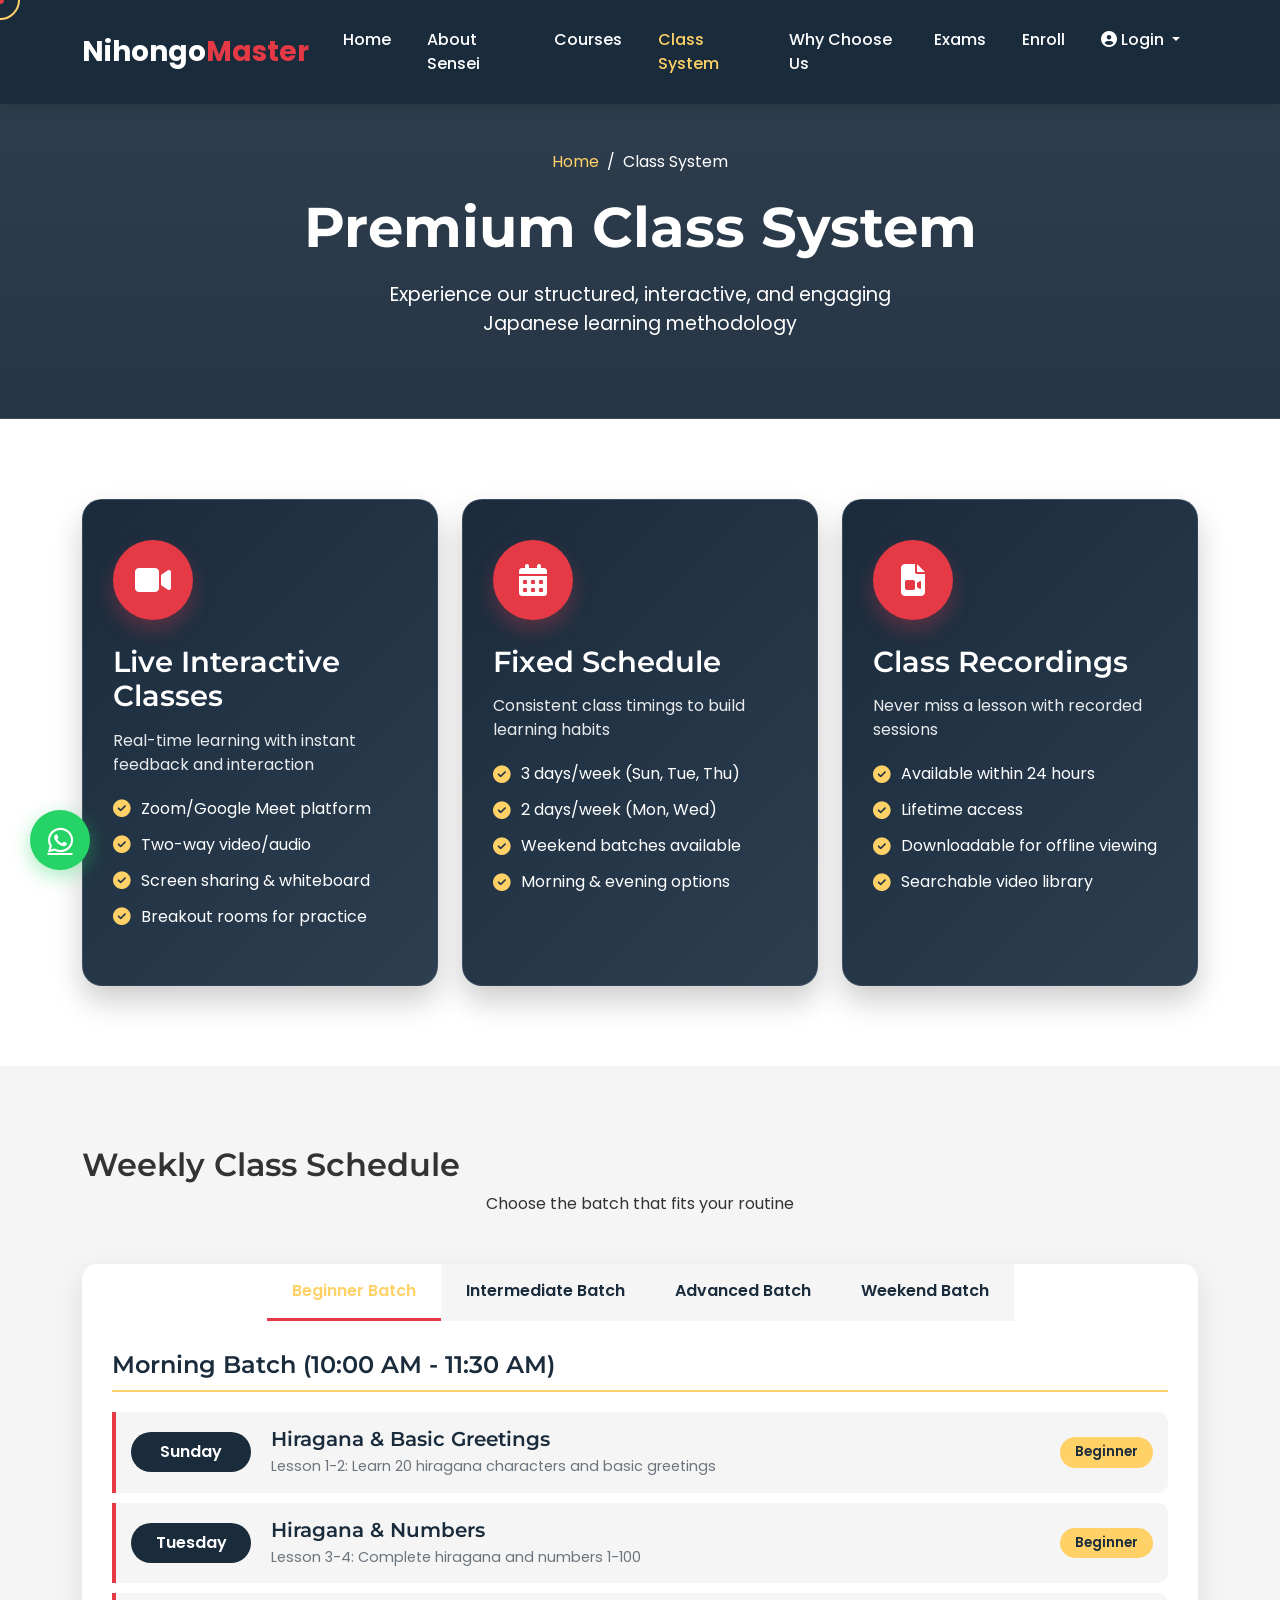
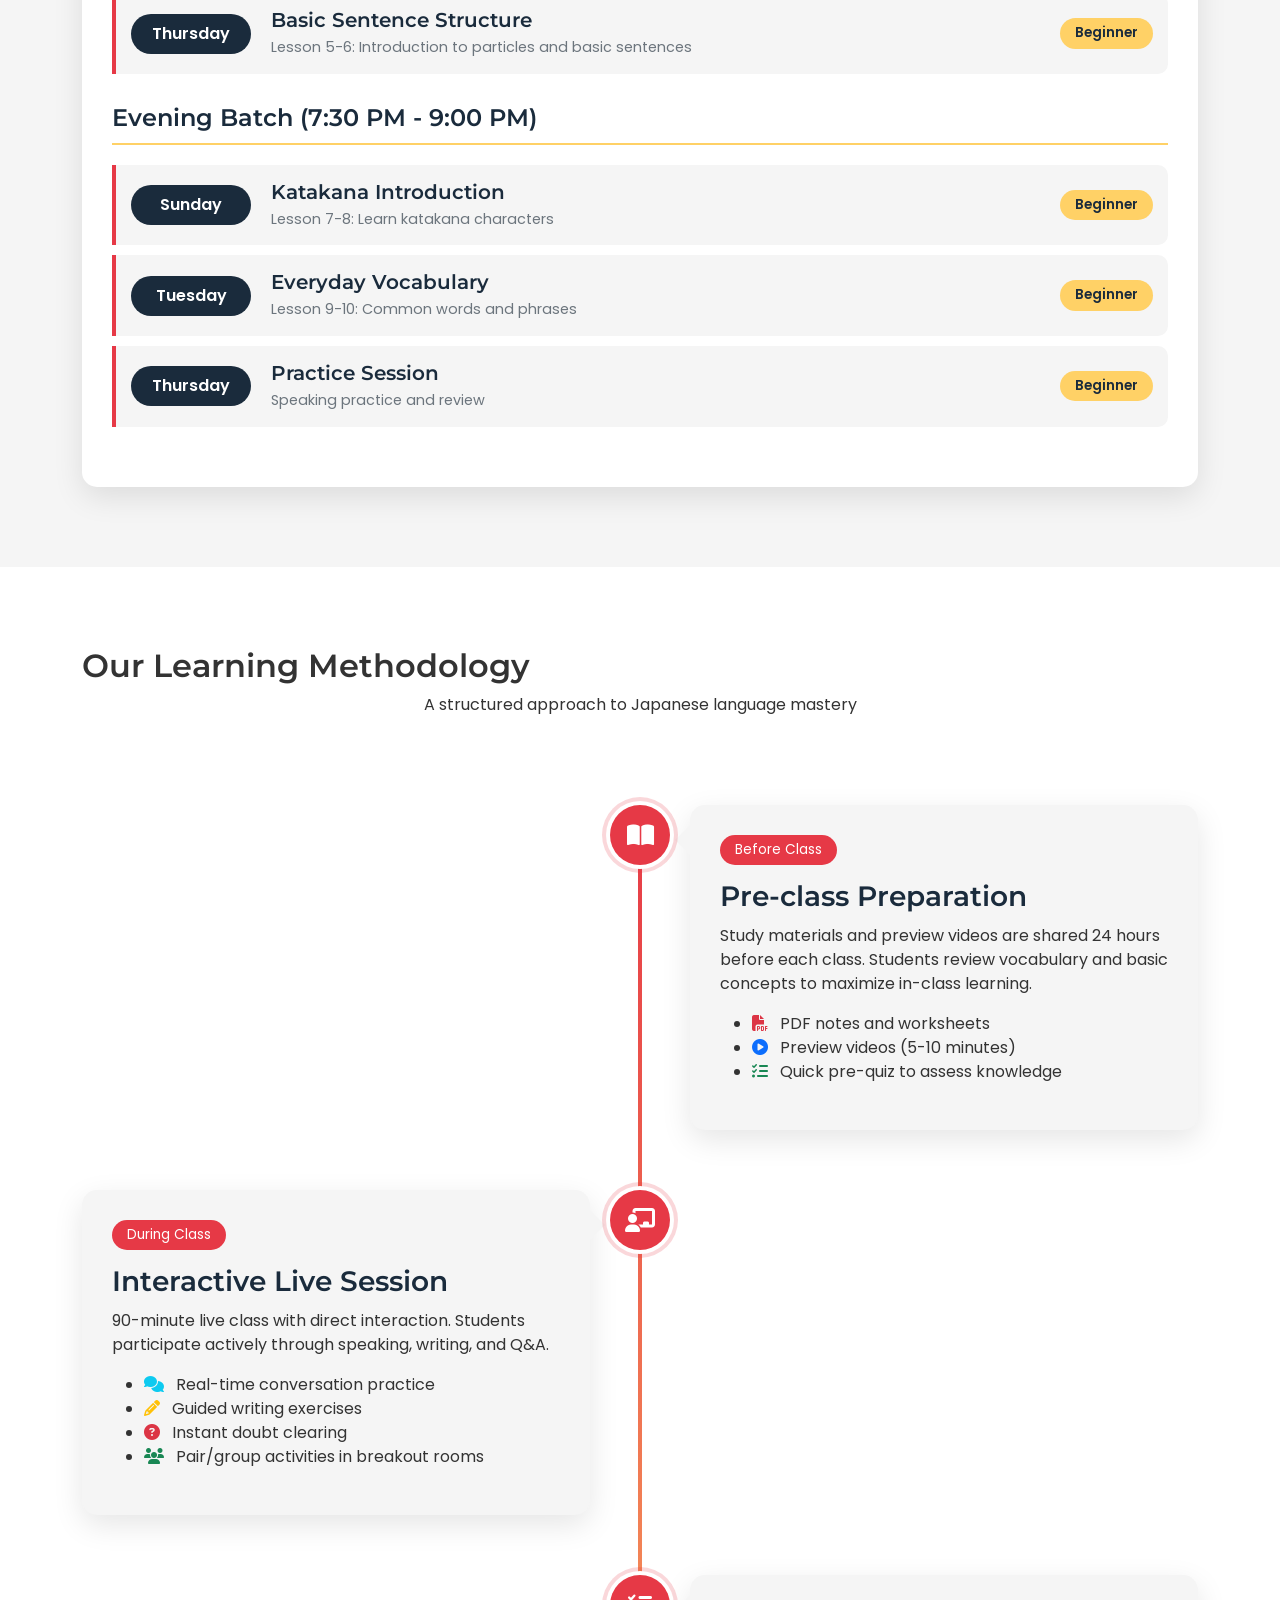
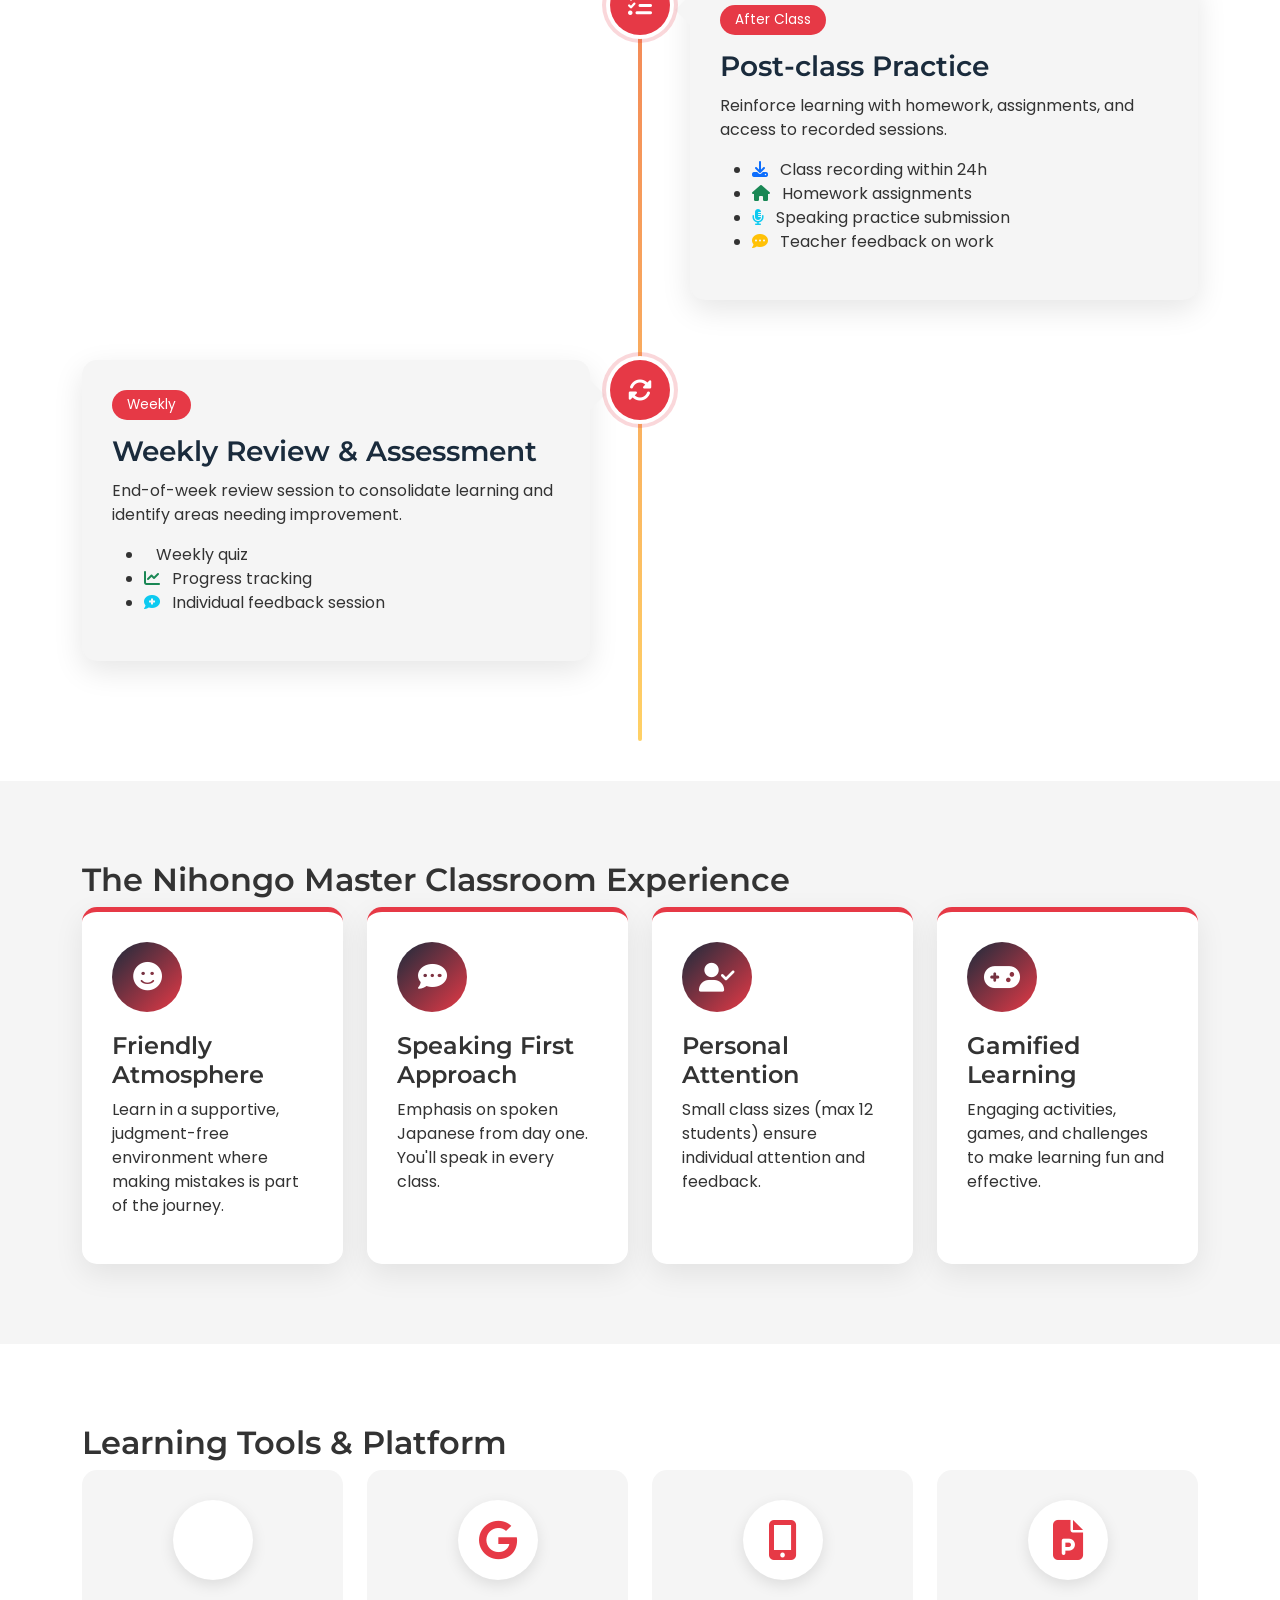
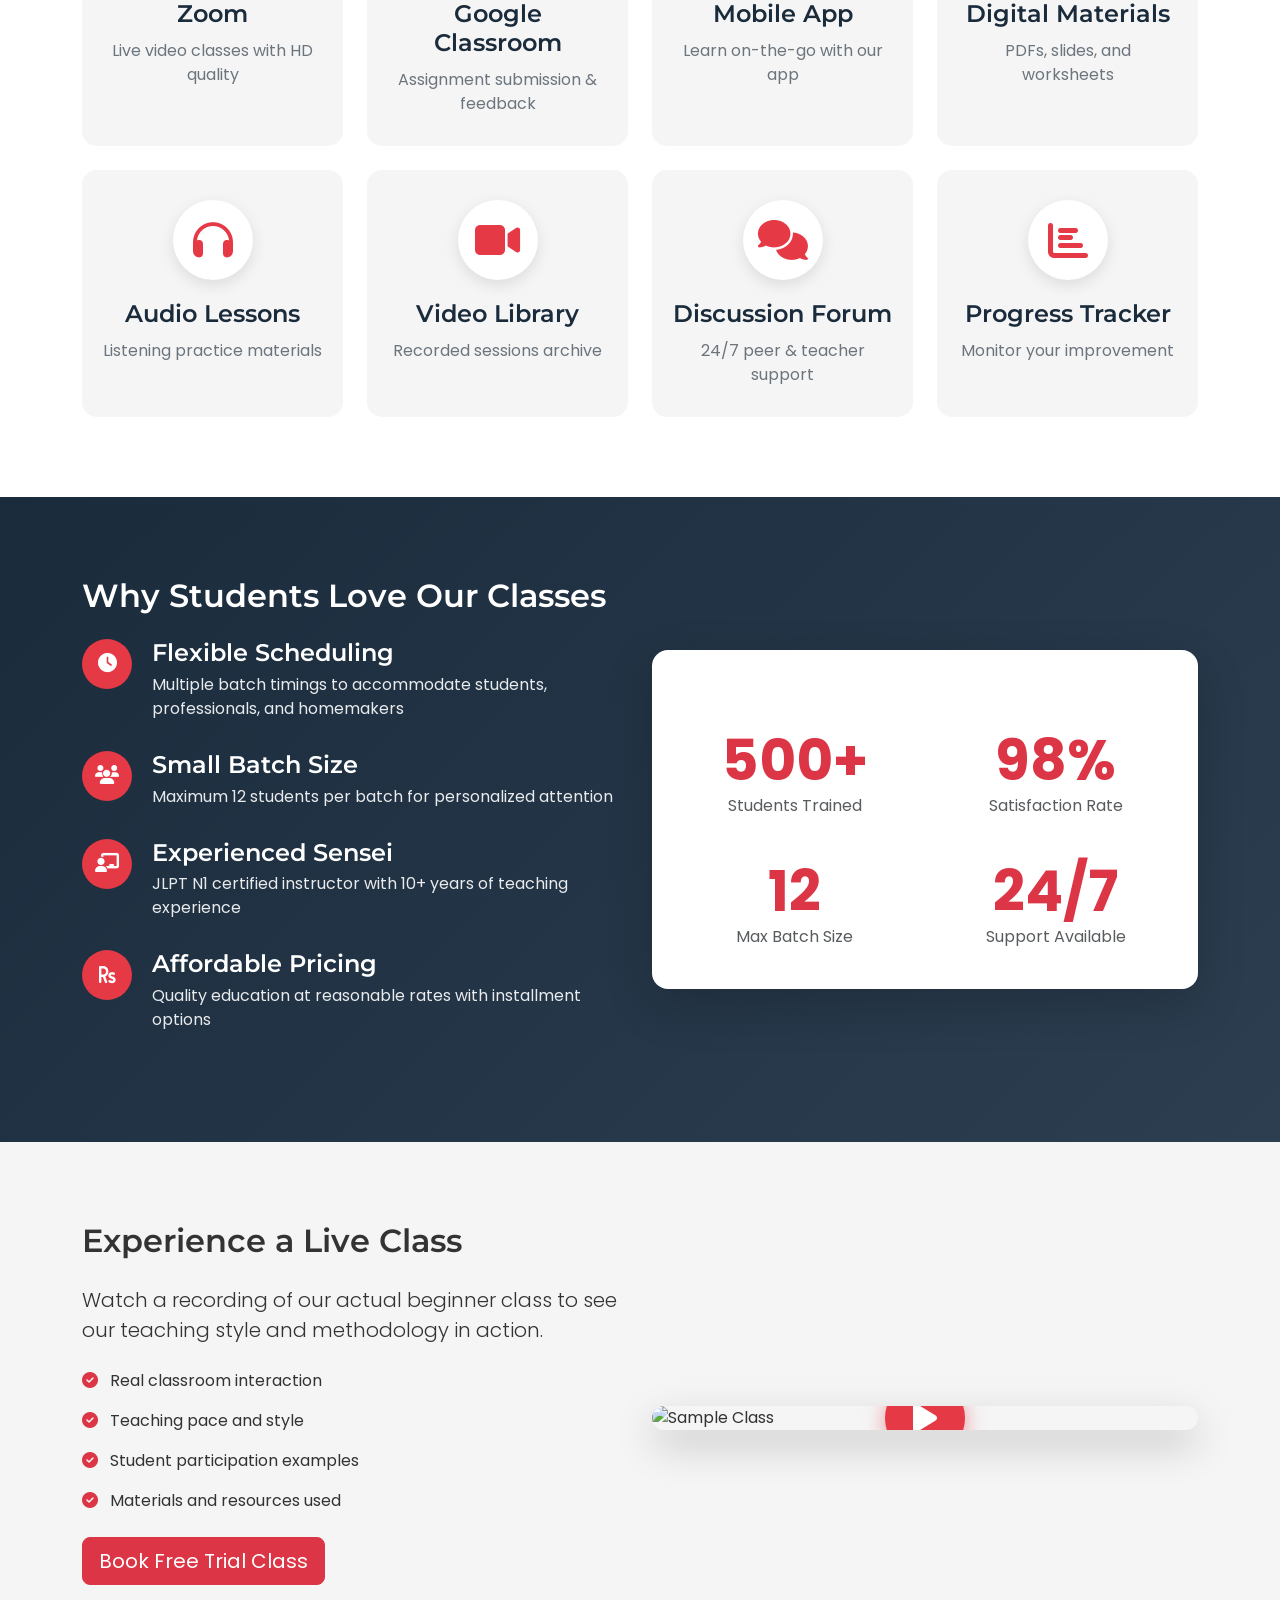
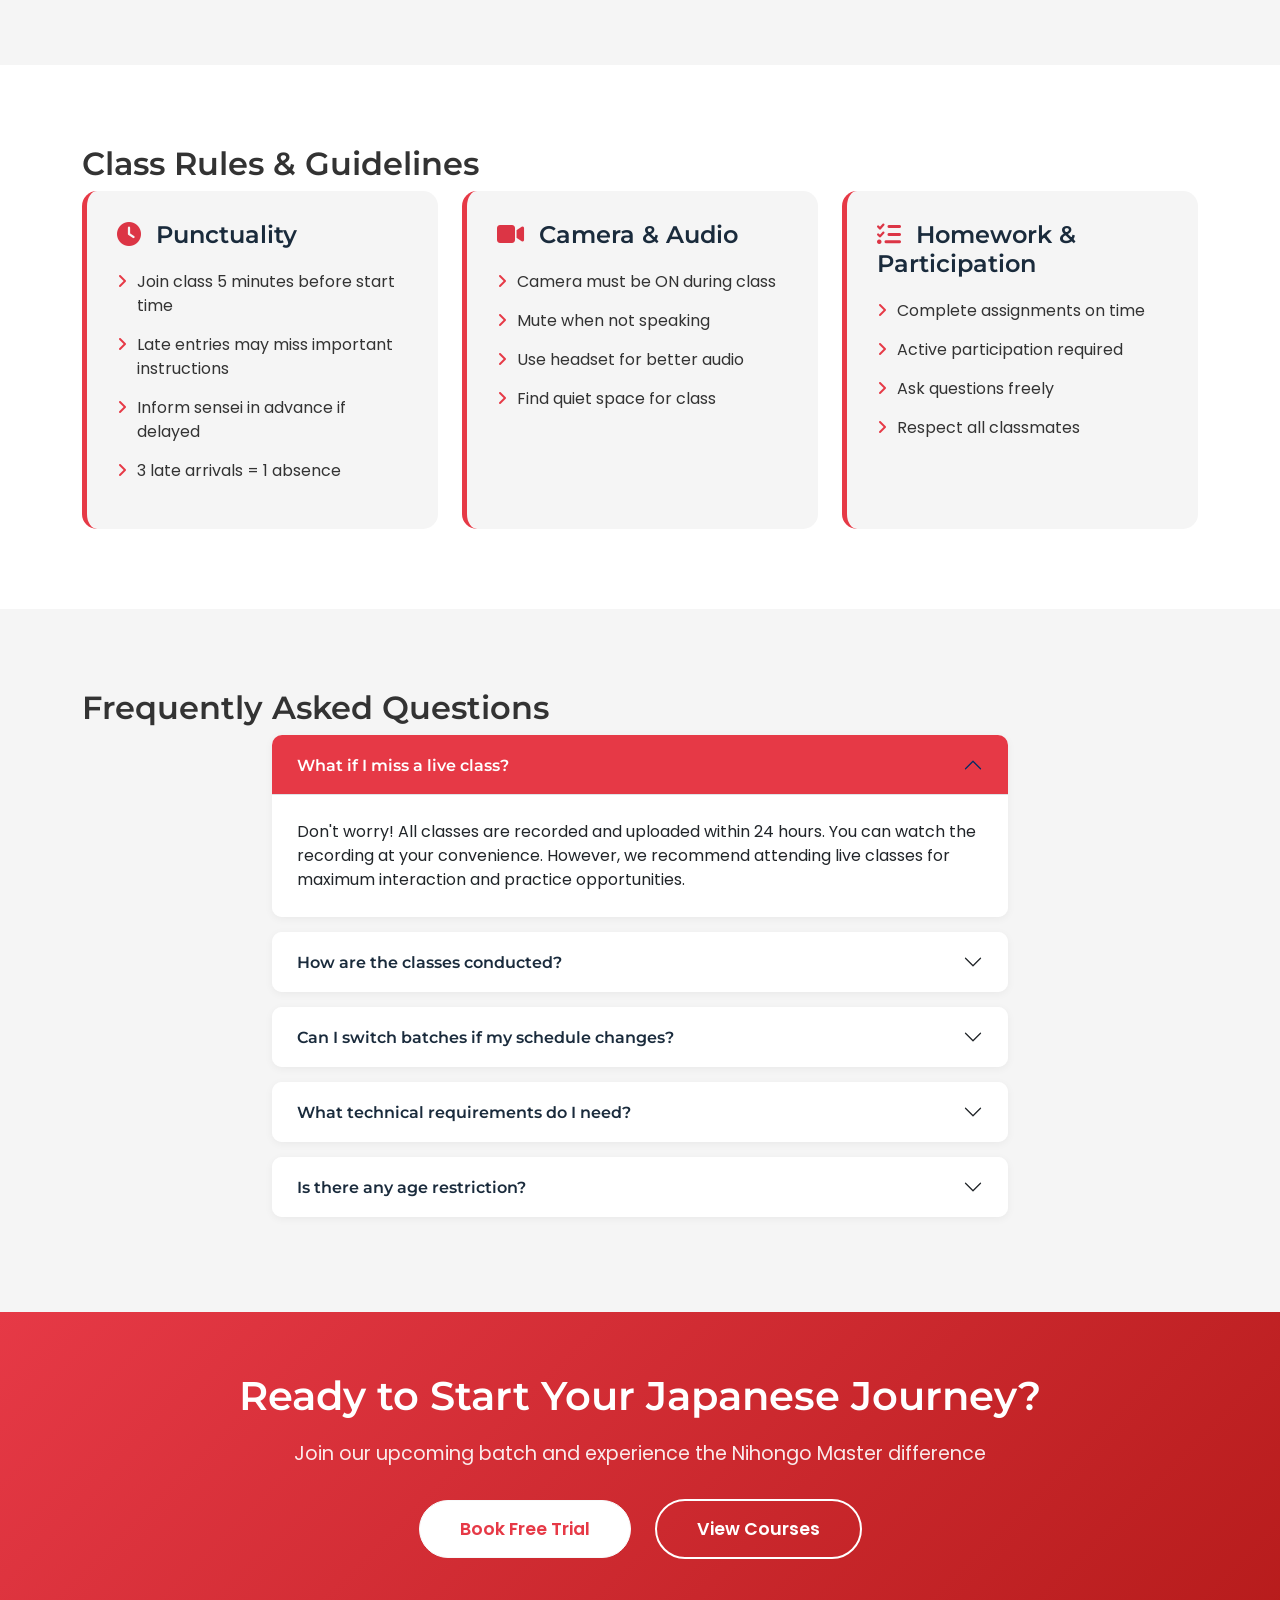
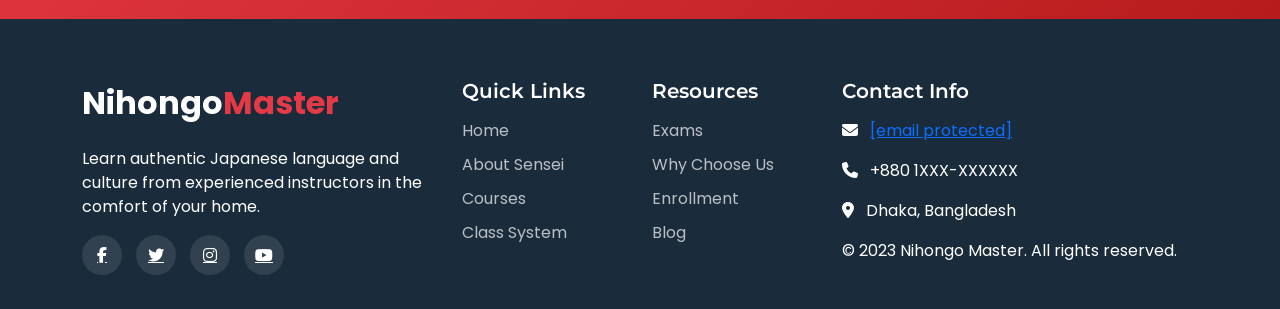
==== commit 64fa8b94: "All pages - Added WhatsApp floating button for direct contact." ====
--- a/class-system.html
+++ b/class-system.html
@@ -48,7 +48,12 @@
             overflow-x: hidden;
         }
 
-        h1, h2, h3, h4, h5, h6 {
+        h1,
+        h2,
+        h3,
+        h4,
+        h5,
+        h6 {
             font-family: 'Montserrat', sans-serif;
             font-weight: 600;
         }
@@ -165,6 +170,1035 @@
             box-shadow: 0 8px 25px rgba(37, 211, 102, 0.5);
         }
 
+        /* =====================================================
+   AUTH MODALS - Beautiful Two-Panel Design
+   ===================================================== */
+        .auth-modal-dialog {
+            max-width: 820px;
+            margin: 20px auto;
+        }
+
+        .auth-modal-dialog-lg {
+            max-width: 920px;
+        }
+
+        .auth-modal-content {
+            border: none;
+            border-radius: 20px;
+            overflow: hidden;
+            display: flex;
+            flex-direction: row;
+            box-shadow: 0 25px 60px rgba(0, 0, 0, 0.25);
+            min-height: 520px;
+            position: relative;
+        }
+
+        .auth-close-btn {
+            position: absolute;
+            top: 16px;
+            right: 16px;
+            width: 32px;
+            height: 32px;
+            border-radius: 50%;
+            background: rgba(255, 255, 255, 0.15);
+            border: none;
+            color: white;
+            font-size: 14px;
+            cursor: pointer;
+            z-index: 10;
+            display: flex;
+            align-items: center;
+            justify-content: center;
+            transition: background 0.3s;
+        }
+
+        .auth-close-btn:hover {
+            background: rgba(255, 255, 255, 0.3);
+        }
+
+        /* Left Decorative Panel */
+        .auth-panel-left {
+            width: 260px;
+            min-width: 260px;
+            background: linear-gradient(155deg, var(--japanese-red) 0%, #7d0000 100%);
+            padding: 40px 25px;
+            display: flex;
+            flex-direction: column;
+            align-items: center;
+            justify-content: center;
+            position: relative;
+            overflow: hidden;
+            text-align: center;
+        }
+
+        .signup-panel {
+            background: linear-gradient(155deg, #1A2B3C 0%, #0d1b2a 100%);
+            justify-content: flex-start;
+            padding-top: 50px;
+        }
+
+        .auth-panel-kanji {
+            position: absolute;
+            top: -10px;
+            left: -10px;
+            font-size: 9rem;
+            color: rgba(255, 255, 255, 0.06);
+            font-family: 'MS Mincho', serif;
+            line-height: 1;
+            user-select: none;
+        }
+
+        .auth-panel-sakura {
+            position: absolute;
+            bottom: 20px;
+            right: 10px;
+            font-size: 5rem;
+            opacity: 0.12;
+            user-select: none;
+        }
+
+        .auth-role-icon {
+            width: 80px;
+            height: 80px;
+            background: rgba(255, 255, 255, 0.15);
+            border-radius: 50%;
+            display: flex;
+            align-items: center;
+            justify-content: center;
+            font-size: 2rem;
+            color: white;
+            margin-bottom: 18px;
+            backdrop-filter: blur(10px);
+            border: 2px solid rgba(255, 255, 255, 0.25);
+            box-shadow: 0 8px 25px rgba(0, 0, 0, 0.2);
+            transition: transform 0.3s;
+        }
+
+        .signup-icon {
+            background: rgba(230, 57, 70, 0.3);
+            border-color: rgba(230, 57, 70, 0.5);
+        }
+
+        .auth-panel-title {
+            color: white;
+            font-size: 1.5rem;
+            font-weight: 700;
+            margin-bottom: 6px;
+            position: relative;
+            z-index: 1;
+        }
+
+        .auth-panel-subtitle {
+            color: rgba(255, 255, 255, 0.7);
+            font-size: 0.85rem;
+            margin-bottom: 12px;
+            position: relative;
+            z-index: 1;
+        }
+
+        .auth-role-badge {
+            background: rgba(255, 255, 255, 0.2);
+            color: white;
+            padding: 6px 20px;
+            border-radius: 30px;
+            font-weight: 600;
+            font-size: 0.95rem;
+            letter-spacing: 0.5px;
+            backdrop-filter: blur(5px);
+            border: 1px solid rgba(255, 255, 255, 0.3);
+            transition: all 0.3s;
+            position: relative;
+            z-index: 1;
+        }
+
+        .auth-panel-dots {
+            display: flex;
+            gap: 8px;
+            margin-top: 30px;
+            position: relative;
+            z-index: 1;
+        }
+
+        .auth-panel-dots span {
+            width: 8px;
+            height: 8px;
+            border-radius: 50%;
+            background: rgba(255, 255, 255, 0.3);
+        }
+
+        .auth-panel-dots span:first-child {
+            background: rgba(255, 255, 255, 0.8);
+            width: 24px;
+            border-radius: 4px;
+        }
+
+        .auth-side-features {
+            margin-top: 25px;
+            width: 100%;
+            position: relative;
+            z-index: 1;
+        }
+
+        .auth-side-feature {
+            color: rgba(255, 255, 255, 0.8);
+            font-size: 0.82rem;
+            padding: 7px 0;
+            border-bottom: 1px solid rgba(255, 255, 255, 0.1);
+            text-align: left;
+        }
+
+        .auth-side-feature i {
+            color: #06D6A0;
+            margin-right: 8px;
+        }
+
+        /* Right Form Panel */
+        .auth-panel-right {
+            flex: 1;
+            padding: 40px 36px;
+            display: flex;
+            flex-direction: column;
+            justify-content: center;
+            background: white;
+        }
+
+        .auth-panel-right-scroll {
+            overflow-y: auto;
+            max-height: 90vh;
+            justify-content: flex-start;
+            padding-top: 30px;
+        }
+
+        .auth-form-header {
+            margin-bottom: 24px;
+        }
+
+        .auth-form-header h4 {
+            font-size: 1.6rem;
+            color: var(--deep-navy);
+            font-weight: 700;
+            margin-bottom: 4px;
+        }
+
+        .auth-form-header p {
+            color: #999;
+            font-size: 0.88rem;
+        }
+
+        /* Input Groups */
+        .auth-input-group {
+            position: relative;
+            margin-bottom: 14px;
+        }
+
+        .auth-input-icon {
+            position: absolute;
+            left: 14px;
+            top: 50%;
+            transform: translateY(-50%);
+            color: #bbb;
+            font-size: 0.9rem;
+            z-index: 2;
+            transition: color 0.3s;
+        }
+
+        .auth-input {
+            width: 100%;
+            border: 2px solid #eee;
+            border-radius: 12px;
+            padding: 12px 14px 12px 40px;
+            font-size: 0.9rem;
+            font-family: 'Poppins', sans-serif;
+            background: #fafafa;
+            color: #333;
+            transition: all 0.3s ease;
+            outline: none;
+        }
+
+        .auth-input:focus {
+            border-color: var(--japanese-red);
+            background: white;
+            box-shadow: 0 0 0 4px rgba(230, 57, 70, 0.08);
+        }
+
+        .auth-input:focus~.auth-input-icon,
+        .auth-input-group:focus-within .auth-input-icon {
+            color: var(--japanese-red);
+        }
+
+        .auth-input-toggle {
+            position: absolute;
+            right: 14px;
+            top: 50%;
+            transform: translateY(-50%);
+            color: #bbb;
+            cursor: pointer;
+            font-size: 0.9rem;
+            z-index: 2;
+        }
+
+        .auth-input-toggle:hover {
+            color: var(--japanese-red);
+        }
+
+        textarea.auth-input {
+            resize: none;
+            padding-top: 10px;
+        }
+
+        .auth-select {
+            width: 100%;
+            border: 2px solid #eee;
+            border-radius: 12px;
+            padding: 10px 14px;
+            font-size: 0.88rem;
+            font-family: 'Poppins', sans-serif;
+            background: #fafafa;
+            color: #333;
+            outline: none;
+            transition: all 0.3s;
+            appearance: auto;
+        }
+
+        .auth-select:focus {
+            border-color: var(--japanese-red);
+            background: white;
+            box-shadow: 0 0 0 4px rgba(230, 57, 70, 0.08);
+        }
+
+        /* Role Tabs */
+        .auth-role-tabs {
+            display: flex;
+            gap: 8px;
+            margin-bottom: 18px;
+            background: #f5f5f5;
+            padding: 4px;
+            border-radius: 12px;
+        }
+
+        .auth-role-tab {
+            flex: 1;
+            border: none;
+            background: transparent;
+            padding: 8px 6px;
+            border-radius: 10px;
+            font-size: 0.78rem;
+            font-weight: 600;
+            color: #999;
+            cursor: pointer;
+            transition: all 0.3s;
+        }
+
+        .auth-role-tab.active {
+            background: var(--japanese-red);
+            color: white;
+            box-shadow: 0 4px 12px rgba(230, 57, 70, 0.3);
+        }
+
+        .auth-role-tab i {
+            margin-right: 4px;
+        }
+
+        /* Role-specific fields */
+        .auth-role-fields {
+            background: #fff8f8;
+            border-radius: 12px;
+            padding: 14px;
+            margin-bottom: 14px;
+            border-left: 3px solid var(--japanese-red);
+        }
+
+        .auth-role-fields-label {
+            font-size: 0.82rem;
+            font-weight: 600;
+            color: var(--japanese-red);
+            margin-bottom: 10px;
+        }
+
+        /* Remember row */
+        .auth-remember-row {
+            display: flex;
+            justify-content: space-between;
+            align-items: center;
+            margin-bottom: 18px;
+        }
+
+        .auth-checkbox-label {
+            display: flex;
+            align-items: center;
+            gap: 8px;
+            font-size: 0.85rem;
+            color: #666;
+            cursor: pointer;
+        }
+
+        .auth-checkbox-label input {
+            cursor: pointer;
+            accent-color: var(--japanese-red);
+        }
+
+        .auth-forgot-link {
+            font-size: 0.82rem;
+            color: var(--japanese-red);
+            text-decoration: none;
+            font-weight: 500;
+        }
+
+        .auth-forgot-link:hover {
+            text-decoration: underline;
+        }
+
+        /* Submit button */
+        .auth-submit-btn {
+            width: 100%;
+            background: linear-gradient(135deg, var(--japanese-red) 0%, #c62828 100%);
+            color: white;
+            border: none;
+            border-radius: 12px;
+            padding: 13px;
+            font-size: 0.95rem;
+            font-weight: 600;
+            cursor: pointer;
+            transition: all 0.3s;
+            box-shadow: 0 6px 20px rgba(230, 57, 70, 0.3);
+            display: flex;
+            align-items: center;
+            justify-content: center;
+        }
+
+        .auth-submit-btn:hover {
+            transform: translateY(-2px);
+            box-shadow: 0 10px 28px rgba(230, 57, 70, 0.4);
+        }
+
+        .auth-submit-btn:active {
+            transform: translateY(0);
+        }
+
+        /* Demo credentials */
+        .auth-demo-box {
+            background: #f9f9f9;
+            border-radius: 10px;
+            padding: 12px 14px;
+            margin-top: 16px;
+            border: 1px dashed #ddd;
+            font-size: 0.78rem;
+        }
+
+        .auth-demo-title {
+            color: #888;
+            font-weight: 600;
+            margin-bottom: 8px;
+            font-size: 0.8rem;
+        }
+
+        .auth-demo-item {
+            color: #666;
+            margin-bottom: 4px;
+            line-height: 1.5;
+        }
+
+        .auth-demo-role {
+            display: inline-block;
+            padding: 1px 8px;
+            border-radius: 20px;
+            font-weight: 600;
+            font-size: 0.72rem;
+            margin-right: 5px;
+        }
+
+        .auth-demo-role.student {
+            background: #e8f5e9;
+            color: #2e7d32;
+        }
+
+        .auth-demo-role.teacher {
+            background: #e3f2fd;
+            color: #1565c0;
+        }
+
+        .auth-demo-role.admin {
+            background: #fce4ec;
+            color: #c62828;
+        }
+
+        .auth-switch-text {
+            text-align: center;
+            margin-top: 16px;
+            font-size: 0.85rem;
+            color: #888;
+        }
+
+        .auth-switch-text a {
+            color: var(--japanese-red);
+            font-weight: 600;
+            text-decoration: none;
+        }
+
+        .auth-switch-text a:hover {
+            text-decoration: underline;
+        }
+
+        /* Responsive modal */
+        @media (max-width: 600px) {
+            .auth-panel-left {
+                display: none;
+            }
+
+            .auth-modal-dialog {
+                max-width: 96vw;
+                margin: 10px auto;
+            }
+
+            .auth-panel-right {
+                padding: 28px 20px;
+            }
+        }
+
+        /* =====================================================
+   3D CARD ANIMATIONS
+   ===================================================== */
+        .course-cards-3d {
+            perspective: 1200px;
+        }
+
+        .course-card {
+            background-color: var(--pure-white);
+            border-radius: 16px;
+            overflow: hidden;
+            box-shadow: 0 8px 25px rgba(0, 0, 0, 0.08);
+            transition: box-shadow 0.4s ease, transform 0.1s ease;
+            height: 100%;
+            border-top: 5px solid var(--japanese-red);
+            transform-style: preserve-3d;
+            will-change: transform;
+        }
+
+        .course-card:hover {
+            box-shadow: 0 20px 50px rgba(230, 57, 70, 0.2), 0 8px 20px rgba(0, 0, 0, 0.12);
+        }
+
+        .course-card .card-3d-shine {
+            position: absolute;
+            top: 0;
+            left: 0;
+            right: 0;
+            bottom: 0;
+            background: linear-gradient(135deg, rgba(255, 255, 255, 0.15) 0%, transparent 60%);
+            pointer-events: none;
+            opacity: 0;
+            transition: opacity 0.3s;
+            border-radius: 16px;
+            z-index: 5;
+        }
+
+        .course-card:hover .card-3d-shine {
+            opacity: 1;
+        }
+
+        .course-card .course-header {
+            position: relative;
+            background: linear-gradient(135deg, var(--deep-navy) 0%, #2c3e50 100%);
+            color: var(--pure-white);
+            padding: 25px 20px;
+        }
+
+        .feature-card {
+            background-color: rgba(255, 255, 255, 0.05);
+            border-radius: 14px;
+            padding: 30px 20px;
+            text-align: center;
+            height: 100%;
+            transition: box-shadow 0.4s ease, background 0.3s;
+            border: 1px solid rgba(255, 255, 255, 0.1);
+            transform-style: preserve-3d;
+            will-change: transform;
+            position: relative;
+            overflow: hidden;
+        }
+
+        .feature-card:hover {
+            background-color: rgba(255, 255, 255, 0.1);
+            box-shadow: 0 20px 40px rgba(0, 0, 0, 0.3), 0 0 0 1px rgba(255, 255, 255, 0.15);
+        }
+
+        .feature-card::before {
+            content: '';
+            position: absolute;
+            top: -50%;
+            left: -50%;
+            width: 200%;
+            height: 200%;
+            background: radial-gradient(circle, rgba(255, 255, 255, 0.05) 0%, transparent 60%);
+            opacity: 0;
+            transition: opacity 0.3s;
+            pointer-events: none;
+        }
+
+        .feature-card:hover::before {
+            opacity: 1;
+        }
+
+        /* Floating animation for course cards */
+        @keyframes floatUp {
+
+            0%,
+            100% {
+                transform: translateY(0px);
+            }
+
+            50% {
+                transform: translateY(-6px);
+            }
+        }
+
+        /* =====================================================
+   DASHBOARD STYLES
+   ===================================================== */
+        .dashboard-overlay {
+            position: fixed;
+            top: 0;
+            left: 0;
+            right: 0;
+            bottom: 0;
+            z-index: 99999;
+            background: #f0f2f5;
+        }
+
+        .dashboard-wrapper {
+            width: 100%;
+            height: 100%;
+            display: flex;
+            flex-direction: column;
+        }
+
+        .dashboard-navbar {
+            background: var(--deep-navy);
+            padding: 0 24px;
+            height: 64px;
+            display: flex;
+            align-items: center;
+            justify-content: space-between;
+            box-shadow: 0 2px 12px rgba(0, 0, 0, 0.15);
+            position: sticky;
+            top: 0;
+            z-index: 100;
+        }
+
+        .teacher-navbar {
+            background: #1a3a2a;
+        }
+
+        .admin-navbar {
+            background: #2a1a2e;
+        }
+
+        .dashboard-brand {
+            font-size: 1.3rem;
+            font-weight: 700;
+            color: white;
+            font-family: 'Montserrat', sans-serif;
+            display: flex;
+            align-items: center;
+            gap: 10px;
+        }
+
+        .dashboard-brand span:first-child {
+            color: var(--japanese-red);
+        }
+
+        .dashboard-role-badge {
+            font-size: 0.7rem;
+            padding: 3px 10px;
+            border-radius: 20px;
+            font-weight: 600;
+        }
+
+        .student-badge {
+            background: rgba(230, 57, 70, 0.2);
+            color: #ff8a80;
+        }
+
+        .teacher-badge {
+            background: rgba(6, 214, 160, 0.2);
+            color: #80ffcf;
+        }
+
+        .admin-badge {
+            background: rgba(187, 134, 252, 0.2);
+            color: #cf9fff;
+        }
+
+        .dashboard-nav-right {
+            display: flex;
+            align-items: center;
+            gap: 12px;
+            color: white;
+            font-size: 0.9rem;
+        }
+
+        .dashboard-avatar {
+            width: 36px;
+            height: 36px;
+            background: var(--japanese-red);
+            border-radius: 50%;
+            display: flex;
+            align-items: center;
+            justify-content: center;
+            font-weight: 700;
+            font-size: 1rem;
+            color: white;
+        }
+
+        .teacher-av {
+            background: #2D6A4F;
+        }
+
+        .admin-av {
+            background: #7209B7;
+        }
+
+        .dashboard-logout-btn {
+            background: rgba(255, 255, 255, 0.1);
+            border: 1px solid rgba(255, 255, 255, 0.15);
+            color: rgba(255, 255, 255, 0.8);
+            padding: 6px 14px;
+            border-radius: 8px;
+            font-size: 0.8rem;
+            cursor: pointer;
+            transition: all 0.2s;
+        }
+
+        .dashboard-logout-btn:hover {
+            background: rgba(230, 57, 70, 0.3);
+            color: white;
+        }
+
+        .dashboard-body {
+            flex: 1;
+            display: flex;
+            overflow: hidden;
+        }
+
+        .dashboard-sidebar {
+            width: 220px;
+            min-width: 220px;
+            background: white;
+            box-shadow: 2px 0 12px rgba(0, 0, 0, 0.05);
+            overflow-y: auto;
+            padding: 20px 0;
+        }
+
+        .teacher-sidebar {
+            background: #f8fff8;
+        }
+
+        .admin-sidebar {
+            background: #fdf8ff;
+        }
+
+        .sidebar-menu {
+            display: flex;
+            flex-direction: column;
+        }
+
+        .sidebar-item {
+            display: flex;
+            align-items: center;
+            gap: 12px;
+            padding: 12px 20px;
+            color: #666;
+            text-decoration: none;
+            font-size: 0.88rem;
+            font-weight: 500;
+            transition: all 0.2s;
+            border-left: 3px solid transparent;
+        }
+
+        .sidebar-item i {
+            width: 18px;
+            text-align: center;
+        }
+
+        .sidebar-item:hover {
+            color: var(--japanese-red);
+            background: #fff8f8;
+        }
+
+        .sidebar-item.active {
+            color: var(--japanese-red);
+            background: #fff0f0;
+            border-left-color: var(--japanese-red);
+            font-weight: 600;
+        }
+
+        .dashboard-main {
+            flex: 1;
+            overflow-y: auto;
+            padding: 28px 24px;
+        }
+
+        .dashboard-welcome {
+            background: linear-gradient(135deg, var(--deep-navy) 0%, #2c3e50 100%);
+            border-radius: 16px;
+            padding: 24px 28px;
+            color: white;
+            margin-bottom: 24px;
+            display: flex;
+            justify-content: space-between;
+            align-items: center;
+            position: relative;
+            overflow: hidden;
+        }
+
+        .teacher-welcome {
+            background: linear-gradient(135deg, #1a3a2a 0%, #2d6a4f 100%);
+        }
+
+        .admin-welcome {
+            background: linear-gradient(135deg, #2a1a2e 0%, #6a1a7a 100%);
+        }
+
+        .dashboard-welcome h2 {
+            font-size: 1.4rem;
+            margin-bottom: 4px;
+        }
+
+        .dashboard-welcome p {
+            opacity: 0.7;
+            font-size: 0.88rem;
+            margin: 0;
+        }
+
+        .dashboard-kanji-deco {
+            font-size: 6rem;
+            font-family: 'MS Mincho', serif;
+            color: rgba(255, 255, 255, 0.06);
+            line-height: 1;
+            user-select: none;
+        }
+
+        /* Stat Cards */
+        .dash-stat-card {
+            background: white;
+            border-radius: 14px;
+            padding: 20px;
+            display: flex;
+            align-items: center;
+            gap: 16px;
+            box-shadow: 0 4px 16px rgba(0, 0, 0, 0.06);
+            border-left: 4px solid var(--card-color);
+            transition: transform 0.2s, box-shadow 0.2s;
+        }
+
+        .dash-stat-card:hover {
+            transform: translateY(-3px);
+            box-shadow: 0 8px 24px rgba(0, 0, 0, 0.1);
+        }
+
+        .dash-stat-icon {
+            width: 48px;
+            height: 48px;
+            background: var(--card-color);
+            border-radius: 12px;
+            display: flex;
+            align-items: center;
+            justify-content: center;
+            color: white;
+            font-size: 1.2rem;
+            opacity: 0.9;
+        }
+
+        .dash-stat-num {
+            font-size: 1.6rem;
+            font-weight: 700;
+            color: var(--deep-navy);
+            line-height: 1;
+        }
+
+        .dash-stat-label {
+            font-size: 0.78rem;
+            color: #999;
+            margin-top: 2px;
+        }
+
+        /* Dash Cards */
+        .dash-card {
+            background: white;
+            border-radius: 14px;
+            padding: 20px;
+            box-shadow: 0 4px 16px rgba(0, 0, 0, 0.06);
+            height: 100%;
+        }
+
+        .dash-card-header {
+            font-weight: 600;
+            font-size: 0.95rem;
+            color: var(--deep-navy);
+            margin-bottom: 16px;
+            padding-bottom: 10px;
+            border-bottom: 2px solid #f5f5f5;
+        }
+
+        .dash-course-item {
+            display: flex;
+            gap: 14px;
+            align-items: flex-start;
+            padding: 10px 0;
+            border-bottom: 1px solid #f5f5f5;
+        }
+
+        .dash-course-item:last-child {
+            border-bottom: none;
+        }
+
+        .dash-course-icon {
+            font-size: 2rem;
+        }
+
+        .dash-course-info {
+            flex: 1;
+        }
+
+        .dash-course-title {
+            font-weight: 600;
+            font-size: 0.9rem;
+            margin-bottom: 6px;
+        }
+
+        .dash-schedule-item {
+            display: flex;
+            gap: 12px;
+            padding: 10px 0;
+            font-size: 0.85rem;
+            border-bottom: 1px solid #f5f5f5;
+            align-items: center;
+        }
+
+        .dash-schedule-item:last-child {
+            border-bottom: none;
+        }
+
+        .dash-time {
+            background: #f5f5f5;
+            padding: 2px 8px;
+            border-radius: 6px;
+            font-size: 0.78rem;
+            font-weight: 600;
+            white-space: nowrap;
+            color: var(--japanese-red);
+        }
+
+        .dash-student-item {
+            display: flex;
+            align-items: center;
+            gap: 12px;
+            padding: 10px 0;
+            border-bottom: 1px solid #f5f5f5;
+            font-size: 0.85rem;
+        }
+
+        .dash-student-item:last-child {
+            border-bottom: none;
+        }
+
+        .dash-student-av {
+            width: 36px;
+            height: 36px;
+            border-radius: 50%;
+            color: white;
+            display: flex;
+            align-items: center;
+            justify-content: center;
+            font-weight: 700;
+            font-size: 0.9rem;
+            flex-shrink: 0;
+        }
+
+        .dash-student-item> :nth-child(3) {
+            margin-left: auto;
+        }
+
+        .dash-badge-active {
+            background: #e8f5e9;
+            color: #2e7d32;
+            padding: 2px 10px;
+            border-radius: 20px;
+            font-size: 0.75rem;
+            font-weight: 600;
+        }
+
+        .dash-badge-pending {
+            background: #fff8e1;
+            color: #f57f17;
+            padding: 2px 10px;
+            border-radius: 20px;
+            font-size: 0.75rem;
+            font-weight: 600;
+        }
+
+        .dash-table-wrap {
+            overflow-x: auto;
+        }
+
+        .dash-table {
+            width: 100%;
+            border-collapse: collapse;
+            font-size: 0.83rem;
+        }
+
+        .dash-table th {
+            background: #f8f9fa;
+            padding: 8px 12px;
+            text-align: left;
+            font-size: 0.78rem;
+            color: #999;
+            border-bottom: 2px solid #eee;
+        }
+
+        .dash-table td {
+            padding: 10px 12px;
+            border-bottom: 1px solid #f5f5f5;
+            vertical-align: middle;
+        }
+
+        .dash-quick-action {
+            display: flex;
+            align-items: center;
+            gap: 10px;
+            padding: 12px;
+            border-radius: 10px;
+            font-size: 0.85rem;
+            color: #555;
+            cursor: pointer;
+            transition: all 0.2s;
+            margin-bottom: 6px;
+            border: 1px solid #eee;
+        }
+
+        .dash-quick-action:hover {
+            background: #fff0f0;
+            color: var(--japanese-red);
+            border-color: rgba(230, 57, 70, 0.2);
+        }
+
+        .dash-quick-action i {
+            color: var(--japanese-red);
+            width: 18px;
+            text-align: center;
+        }
+
+        /* Dashboard responsive */
+        @media (max-width: 768px) {
+            .dashboard-sidebar {
+                display: none;
+            }
+
+            .dashboard-main {
+                padding: 16px;
+            }
+        }
+
         /* Navbar */
         .navbar {
             background-color: var(--deep-navy);
@@ -184,13 +1218,14 @@
         }
 
         .nav-link {
-            color: var(--pure-white) !important;
+            color: var(--pure-white);
             font-weight: 500;
             margin: 0 10px;
             transition: color 0.3s ease;
         }
 
-        .nav-link:hover, .nav-link.active {
+        .nav-link:hover,
+        .nav-link.active {
             color: var(--soft-gold) !important;
         }
 
@@ -619,6 +1654,7 @@
         }
 
         .video-wrapper {
+            margin-top: 30px;
             position: relative;
             border-radius: 15px;
             overflow: hidden;
@@ -828,6 +1864,7 @@
                 opacity: 0;
                 transform: translateY(20px);
             }
+
             to {
                 opacity: 1;
                 transform: translateY(0);
@@ -839,20 +1876,20 @@
             .page-header h1 {
                 font-size: 2.8rem;
             }
-            
+
             .methodology-timeline::before {
                 left: 30px;
             }
-            
+
             .timeline-icon {
                 left: 30px;
             }
-            
+
             .timeline-content {
                 width: calc(100% - 80px);
                 margin-left: 80px !important;
             }
-            
+
             .timeline-item:nth-child(odd) .timeline-content::before,
             .timeline-item:nth-child(even) .timeline-content::before {
                 left: -15px;
@@ -863,28 +1900,34 @@
         }
 
         @media (max-width: 768px) {
+
+            .cursor-dot,
+            .cursor-border {
+                display: none;
+            }
+
             .page-header h1 {
                 font-size: 2.2rem;
             }
-            
+
             .class-item {
                 flex-direction: column;
                 align-items: flex-start;
             }
-            
+
             .class-time {
                 margin-bottom: 10px;
                 margin-right: 0;
             }
-            
+
             .class-level {
                 margin-top: 10px;
             }
-            
+
             .cta-banner h2 {
                 font-size: 2rem;
             }
-            
+
             .cta-banner .btn {
                 display: block;
                 margin: 10px auto;
@@ -893,12 +1936,20 @@
         }
 
         @media (max-width: 576px) {
+
+            .cursor-dot,
+            .cursor-border {
+                display: none;
+            }
+
             .page-header {
                 padding: 120px 0 60px;
             }
+
             .page-header h1 {
-                font-size: 1.8rem;
+                font-size: 2.8rem;
             }
+
             .nav-pills .nav-link {
                 padding: 10px 15px;
                 font-size: 0.9rem;
@@ -924,6 +1975,254 @@
     <a href="https://wa.me/8801XXXXXXXXX" class="whatsapp-float" target="_blank">
         <i class="fab fa-whatsapp"></i>
     </a>
+
+    <!-- Login Modal -->
+    <div class="modal fade" id="loginModal" tabindex="-1" aria-labelledby="loginModalLabel" aria-hidden="true">
+        <div class="modal-dialog modal-dialog-centered auth-modal-dialog">
+            <div class="modal-content auth-modal-content">
+                <button type="button" class="auth-close-btn" data-bs-dismiss="modal" aria-label="Close">
+                    <i class="fas fa-times"></i>
+                </button>
+                <!-- Left Decorative Panel -->
+                <div class="auth-panel-left" id="loginPanelLeft">
+                    <div class="auth-panel-kanji">日</div>
+                    <div class="auth-panel-sakura">🌸</div>
+                    <div class="auth-role-icon" id="loginRoleIcon">
+                        <i class="fas fa-graduation-cap"></i>
+                    </div>
+                    <h3 class="auth-panel-title">Welcome Back!</h3>
+                    <p class="auth-panel-subtitle">Login as</p>
+                    <div class="auth-role-badge" id="loginRoleBadge">Student</div>
+                    <div class="auth-panel-dots">
+                        <span></span><span></span><span></span>
+                    </div>
+                </div>
+                <!-- Right Form Panel -->
+                <div class="auth-panel-right">
+                    <div class="auth-form-header">
+                        <h4>Sign In</h4>
+                        <p>Enter your credentials to continue</p>
+                    </div>
+                    <form id="loginForm">
+                        <div class="auth-input-group">
+                            <span class="auth-input-icon"><i class="fas fa-envelope"></i></span>
+                            <input type="email" class="auth-input" id="loginEmail" placeholder="Email Address" required>
+                        </div>
+                        <div class="auth-input-group">
+                            <span class="auth-input-icon"><i class="fas fa-lock"></i></span>
+                            <input type="password" class="auth-input" id="loginPassword" placeholder="Password"
+                                required>
+                            <span class="auth-input-toggle" onclick="togglePassword('loginPassword', this)">
+                                <i class="fas fa-eye"></i>
+                            </span>
+                        </div>
+                        <div class="auth-remember-row">
+                            <label class="auth-checkbox-label">
+                                <input type="checkbox" id="rememberMe">
+                                <span>Remember me</span>
+                            </label>
+                            <a href="#" class="auth-forgot-link">Forgot Password?</a>
+                        </div>
+                        <button type="submit" class="auth-submit-btn">
+                            <span>Login</span> <i class="fas fa-arrow-right ms-2"></i>
+                        </button>
+                    </form>
+                    <!-- Demo Credentials -->
+                    <div class="auth-demo-box">
+                        <div class="auth-demo-title"><i class="fas fa-info-circle me-1"></i> Demo Credentials</div>
+                        <div class="auth-demo-item"><span class="auth-demo-role student">Student</span>
+                            student@example.com / student123</div>
+                        <div class="auth-demo-item"><span class="auth-demo-role teacher">Teacher</span>
+                            teacher@example.com / teacher123</div>
+                        <div class="auth-demo-item"><span class="auth-demo-role admin">Admin</span> admin@example.com /
+                            admin123</div>
+                    </div>
+                    <div class="auth-switch-text">
+                        Don't have an account?
+                        <a href="#" data-bs-toggle="modal" data-bs-target="#signupModal" data-bs-dismiss="modal">Sign
+                            Up</a>
+                    </div>
+                </div>
+            </div>
+        </div>
+    </div>
+
+    <!-- Hidden role tracker for JS compatibility -->
+    <span id="selectedRole" style="display:none">Student</span>
+
+    <!-- Signup Modal -->
+    <div class="modal fade" id="signupModal" tabindex="-1" aria-labelledby="signupModalLabel" aria-hidden="true">
+        <div class="modal-dialog modal-dialog-centered auth-modal-dialog auth-modal-dialog-lg">
+            <div class="modal-content auth-modal-content">
+                <button type="button" class="auth-close-btn" data-bs-dismiss="modal" aria-label="Close">
+                    <i class="fas fa-times"></i>
+                </button>
+                <!-- Left Decorative Panel -->
+                <div class="auth-panel-left signup-panel">
+                    <div class="auth-panel-kanji">語</div>
+                    <div class="auth-panel-sakura">🌸</div>
+                    <div class="auth-role-icon signup-icon">
+                        <i class="fas fa-user-plus"></i>
+                    </div>
+                    <h3 class="auth-panel-title">Join Us!</h3>
+                    <p class="auth-panel-subtitle">Start your Japanese journey today</p>
+                    <div class="auth-panel-dots">
+                        <span></span><span></span><span></span>
+                    </div>
+                    <div class="auth-side-features">
+                        <div class="auth-side-feature"><i class="fas fa-check-circle"></i> Free Trial Class</div>
+                        <div class="auth-side-feature"><i class="fas fa-check-circle"></i> Expert Instructors</div>
+                        <div class="auth-side-feature"><i class="fas fa-check-circle"></i> Certificate Awarded</div>
+                    </div>
+                </div>
+                <!-- Right Form Panel -->
+                <div class="auth-panel-right auth-panel-right-scroll">
+                    <div class="auth-form-header">
+                        <h4>Create Account</h4>
+                        <p>Fill in your details to get started</p>
+                    </div>
+                    <form id="signupForm">
+                        <!-- Role Tabs -->
+                        <div class="auth-role-tabs">
+                            <button type="button" class="auth-role-tab active" data-role="student">
+                                <i class="fas fa-graduation-cap"></i> Student
+                            </button>
+                            <button type="button" class="auth-role-tab" data-role="teacher">
+                                <i class="fas fa-chalkboard-teacher"></i> Teacher
+                            </button>
+                            <button type="button" class="auth-role-tab" data-role="admin">
+                                <i class="fas fa-user-shield"></i> Admin
+                            </button>
+                        </div>
+                        <select class="d-none" id="signupRole" required>
+                            <option value="student" selected>Student</option>
+                            <option value="teacher">Teacher</option>
+                            <option value="admin">Admin</option>
+                        </select>
+
+                        <div class="row g-2 mb-0">
+                            <div class="col-6">
+                                <div class="auth-input-group">
+                                    <span class="auth-input-icon"><i class="fas fa-user"></i></span>
+                                    <input type="text" class="auth-input" id="firstName" placeholder="First Name"
+                                        required>
+                                </div>
+                            </div>
+                            <div class="col-6">
+                                <div class="auth-input-group">
+                                    <span class="auth-input-icon"><i class="fas fa-user"></i></span>
+                                    <input type="text" class="auth-input" id="lastName" placeholder="Last Name"
+                                        required>
+                                </div>
+                            </div>
+                        </div>
+                        <div class="auth-input-group">
+                            <span class="auth-input-icon"><i class="fas fa-envelope"></i></span>
+                            <input type="email" class="auth-input" id="signupEmail" placeholder="Email Address"
+                                required>
+                        </div>
+                        <div class="auth-input-group">
+                            <span class="auth-input-icon"><i class="fas fa-phone"></i></span>
+                            <input type="tel" class="auth-input" id="signupPhone" placeholder="Phone Number" required>
+                        </div>
+                        <div class="row g-2 mb-0">
+                            <div class="col-6">
+                                <div class="auth-input-group">
+                                    <span class="auth-input-icon"><i class="fas fa-lock"></i></span>
+                                    <input type="password" class="auth-input" id="signupPassword" placeholder="Password"
+                                        required>
+                                </div>
+                            </div>
+                            <div class="col-6">
+                                <div class="auth-input-group">
+                                    <span class="auth-input-icon"><i class="fas fa-lock"></i></span>
+                                    <input type="password" class="auth-input" id="confirmPassword"
+                                        placeholder="Confirm Password" required>
+                                </div>
+                            </div>
+                        </div>
+
+                        <!-- Student-specific fields -->
+                        <div id="studentFields" class="auth-role-fields">
+                            <div class="auth-role-fields-label"><i class="fas fa-graduation-cap me-1"></i> Student
+                                Details</div>
+                            <div class="row g-2">
+                                <div class="col-6">
+                                    <select class="auth-select" id="studentLevel">
+                                        <option value="beginner">Beginner (No experience)</option>
+                                        <option value="beginner2">Some Hiragana/Katakana</option>
+                                        <option value="intermediate">Intermediate</option>
+                                        <option value="advanced">Advanced (JLPT N3+)</option>
+                                    </select>
+                                </div>
+                                <div class="col-6">
+                                    <select class="auth-select" id="studentCourse">
+                                        <option value="beginner">Beginner Japanese</option>
+                                        <option value="intermediate">Intermediate Japanese</option>
+                                        <option value="advanced">Conversational Mastery</option>
+                                    </select>
+                                </div>
+                            </div>
+                        </div>
+
+                        <!-- Teacher-specific fields -->
+                        <div id="teacherFields" class="auth-role-fields" style="display:none">
+                            <div class="auth-role-fields-label"><i class="fas fa-chalkboard-teacher me-1"></i> Teacher
+                                Details</div>
+                            <div class="row g-2">
+                                <div class="col-6">
+                                    <div class="auth-input-group mb-0">
+                                        <span class="auth-input-icon"><i class="fas fa-certificate"></i></span>
+                                        <input type="text" class="auth-input" id="teacherQualification"
+                                            placeholder="Qualification (e.g. JLPT N1)">
+                                    </div>
+                                </div>
+                                <div class="col-6">
+                                    <select class="auth-select" id="teacherSpecialization">
+                                        <option value="beginner">Beginner Level</option>
+                                        <option value="intermediate">Intermediate</option>
+                                        <option value="advanced">Advanced</option>
+                                        <option value="jlpt">JLPT Prep</option>
+                                    </select>
+                                </div>
+                            </div>
+                            <div class="auth-input-group mt-2">
+                                <span class="auth-input-icon" style="top:12px"><i class="fas fa-pen"></i></span>
+                                <textarea class="auth-input" id="teacherBio" rows="2"
+                                    placeholder="Short bio about your teaching experience..."></textarea>
+                            </div>
+                        </div>
+
+                        <!-- Admin-specific fields -->
+                        <div id="adminFields" class="auth-role-fields" style="display:none">
+                            <div class="auth-role-fields-label"><i class="fas fa-user-shield me-1"></i> Admin Details
+                            </div>
+                            <div class="auth-input-group">
+                                <span class="auth-input-icon"><i class="fas fa-building"></i></span>
+                                <input type="text" class="auth-input" id="adminDepartment" value="Administration"
+                                    readonly>
+                            </div>
+                            <small class="text-muted d-block mt-1 mb-2">Admin accounts require approval from super
+                                admin</small>
+                        </div>
+
+                        <label class="auth-checkbox-label mt-2">
+                            <input type="checkbox" id="termsAgree" required>
+                            <span>I agree to the <a href="#">Terms</a> and <a href="#">Privacy Policy</a></span>
+                        </label>
+                        <button type="submit" class="auth-submit-btn mt-2">
+                            <span>Create Account</span> <i class="fas fa-arrow-right ms-2"></i>
+                        </button>
+                    </form>
+                    <div class="auth-switch-text">
+                        Already have an account?
+                        <a href="#" data-bs-toggle="modal" data-bs-target="#loginModal"
+                            data-bs-dismiss="modal">Login</a>
+                    </div>
+                </div>
+            </div>
+        </div>
+    </div>
 
     <!-- Navbar -->
     <nav class="navbar navbar-expand-lg navbar-dark fixed-top">
@@ -938,19 +2237,22 @@
                         <a class="nav-link" href="index.html">Home</a>
                     </li>
                     <li class="nav-item">
-                        <a class="nav-link" href="courses.html">Courses</a>
+                        <a class="nav-link" href="sensei.html">About Sensei</a>
                     </li>
                     <li class="nav-item">
-                        <a class="nav-link" href="index.html#about">About Sensei</a>
+                        <a class="nav-link" href="courses.html">Courses</a>
                     </li>
                     <li class="nav-item">
                         <a class="nav-link active" href="class-system.html">Class System</a>
                     </li>
                     <li class="nav-item">
-                        <a class="nav-link" href="index.html#exam">Exams</a>
+                        <a class="nav-link" href="why-us.html">Why Choose Us</a>
                     </li>
                     <li class="nav-item">
-                        <a class="nav-link" href="index.html#enroll">Enroll</a>
+                        <a class="nav-link" href="exams.html">Exams</a>
+                    </li>
+                    <li class="nav-item">
+                        <a class="nav-link" href="enroll.html">Enroll</a>
                     </li>
                     <!-- Login Dropdown -->
                     <li class="nav-item dropdown">
@@ -958,7 +2260,7 @@
                             data-bs-toggle="dropdown" aria-expanded="false">
                             <i class="fas fa-user-circle"></i> Login
                         </a>
-                        <ul class="dropdown-menu dropdown-menu-end">
+                        <ul class="dropdown-menu dropdown-menu-end" aria-labelledby="loginDropdown">
                             <li>
                                 <h6 class="dropdown-header">Login as</h6>
                             </li>
@@ -1013,7 +2315,7 @@
                         </ul>
                     </div>
                 </div>
-                
+
                 <div class="col-lg-4 col-md-6" data-aos="fade-up" data-aos-delay="100">
                     <div class="feature-card-large">
                         <div class="feature-icon-large">
@@ -1029,7 +2331,7 @@
                         </ul>
                     </div>
                 </div>
-                
+
                 <div class="col-lg-4 col-md-6" data-aos="fade-up" data-aos-delay="200">
                     <div class="feature-card-large">
                         <div class="feature-icon-large">
@@ -1054,26 +2356,30 @@
         <div class="container">
             <h2 class="section-title">Weekly Class Schedule</h2>
             <p class="text-center mb-5">Choose the batch that fits your routine</p>
-            
+
             <div class="schedule-tabs">
                 <ul class="nav nav-pills justify-content-center" id="scheduleTabs" role="tablist">
                     <li class="nav-item" role="presentation">
-                        <button class="nav-link active" id="beginner-tab" data-bs-toggle="pill" data-bs-target="#beginner" type="button" role="tab">Beginner Batch</button>
+                        <button class="nav-link active" id="beginner-tab" data-bs-toggle="pill"
+                            data-bs-target="#beginner" type="button" role="tab">Beginner Batch</button>
                     </li>
                     <li class="nav-item" role="presentation">
-                        <button class="nav-link" id="intermediate-tab" data-bs-toggle="pill" data-bs-target="#intermediate" type="button" role="tab">Intermediate Batch</button>
+                        <button class="nav-link" id="intermediate-tab" data-bs-toggle="pill"
+                            data-bs-target="#intermediate" type="button" role="tab">Intermediate Batch</button>
                     </li>
                     <li class="nav-item" role="presentation">
-                        <button class="nav-link" id="advanced-tab" data-bs-toggle="pill" data-bs-target="#advanced" type="button" role="tab">Advanced Batch</button>
+                        <button class="nav-link" id="advanced-tab" data-bs-toggle="pill" data-bs-target="#advanced"
+                            type="button" role="tab">Advanced Batch</button>
                     </li>
                     <li class="nav-item" role="presentation">
-                        <button class="nav-link" id="weekend-tab" data-bs-toggle="pill" data-bs-target="#weekend" type="button" role="tab">Weekend Batch</button>
+                        <button class="nav-link" id="weekend-tab" data-bs-toggle="pill" data-bs-target="#weekend"
+                            type="button" role="tab">Weekend Batch</button>
                     </li>
                 </ul>
-                
+
                 <div class="tab-content schedule-table">
                     <!-- Beginner Schedule -->
-                    <div class="tab-pane fade show active" id="beginner" role="tabpanel">
+                    <div class="tab-pane show active" id="beginner" role="tabpanel">
                         <div class="schedule-day">
                             <h4>Morning Batch (10:00 AM - 11:30 AM)</h4>
                             <div class="class-item">
@@ -1101,7 +2407,7 @@
                                 <span class="class-level">Beginner</span>
                             </div>
                         </div>
-                        
+
                         <div class="schedule-day">
                             <h4>Evening Batch (7:30 PM - 9:00 PM)</h4>
                             <div class="class-item">
@@ -1130,9 +2436,9 @@
                             </div>
                         </div>
                     </div>
-                    
+
                     <!-- Intermediate Schedule -->
-                    <div class="tab-pane fade" id="intermediate" role="tabpanel">
+                    <div class="tab-pane" id="intermediate" role="tabpanel">
                         <div class="schedule-day">
                             <h4>Morning Batch (10:00 AM - 11:30 AM)</h4>
                             <div class="class-item">
@@ -1161,9 +2467,9 @@
                             </div>
                         </div>
                     </div>
-                    
+
                     <!-- Advanced Schedule -->
-                    <div class="tab-pane fade" id="advanced" role="tabpanel">
+                    <div class="tab-pane" id="advanced" role="tabpanel">
                         <div class="schedule-day">
                             <h4>Evening Batch (7:30 PM - 9:30 PM)</h4>
                             <div class="class-item">
@@ -1192,9 +2498,9 @@
                             </div>
                         </div>
                     </div>
-                    
+
                     <!-- Weekend Schedule -->
-                    <div class="tab-pane fade" id="weekend" role="tabpanel">
+                    <div class="tab-pane" id="weekend" role="tabpanel">
                         <div class="schedule-day">
                             <h4>Saturday Batch (3:00 PM - 6:00 PM)</h4>
                             <div class="class-item">
@@ -1228,7 +2534,7 @@
         <div class="container">
             <h2 class="section-title">Our Learning Methodology</h2>
             <p class="text-center mb-5">A structured approach to Japanese language mastery</p>
-            
+
             <div class="methodology-timeline">
                 <!-- Pre-class -->
                 <div class="timeline-item" data-aos="fade-right">
@@ -1238,7 +2544,8 @@
                     <div class="timeline-content">
                         <span class="time-badge">Before Class</span>
                         <h3>Pre-class Preparation</h3>
-                        <p>Study materials and preview videos are shared 24 hours before each class. Students review vocabulary and basic concepts to maximize in-class learning.</p>
+                        <p>Study materials and preview videos are shared 24 hours before each class. Students review
+                            vocabulary and basic concepts to maximize in-class learning.</p>
                         <ul class="mt-3">
                             <li><i class="fas fa-file-pdf me-2 text-danger"></i> PDF notes and worksheets</li>
                             <li><i class="fas fa-play-circle me-2 text-primary"></i> Preview videos (5-10 minutes)</li>
@@ -1246,7 +2553,7 @@
                         </ul>
                     </div>
                 </div>
-                
+
                 <!-- During Class -->
                 <div class="timeline-item" data-aos="fade-left">
                     <div class="timeline-icon">
@@ -1255,16 +2562,18 @@
                     <div class="timeline-content">
                         <span class="time-badge">During Class</span>
                         <h3>Interactive Live Session</h3>
-                        <p>90-minute live class with direct interaction. Students participate actively through speaking, writing, and Q&A.</p>
+                        <p>90-minute live class with direct interaction. Students participate actively through speaking,
+                            writing, and Q&A.</p>
                         <ul class="mt-3">
                             <li><i class="fas fa-comments me-2 text-info"></i> Real-time conversation practice</li>
                             <li><i class="fas fa-pencil-alt me-2 text-warning"></i> Guided writing exercises</li>
                             <li><i class="fas fa-question-circle me-2 text-danger"></i> Instant doubt clearing</li>
-                            <li><i class="fas fa-users me-2 text-success"></i> Pair/group activities in breakout rooms</li>
+                            <li><i class="fas fa-users me-2 text-success"></i> Pair/group activities in breakout rooms
+                            </li>
                         </ul>
                     </div>
                 </div>
-                
+
                 <!-- After Class -->
                 <div class="timeline-item" data-aos="fade-right">
                     <div class="timeline-icon">
@@ -1282,7 +2591,7 @@
                         </ul>
                     </div>
                 </div>
-                
+
                 <!-- Weekly Review -->
                 <div class="timeline-item" data-aos="fade-left">
                     <div class="timeline-icon">
@@ -1291,7 +2600,8 @@
                     <div class="timeline-content">
                         <span class="time-badge">Weekly</span>
                         <h3>Weekly Review & Assessment</h3>
-                        <p>End-of-week review session to consolidate learning and identify areas needing improvement.</p>
+                        <p>End-of-week review session to consolidate learning and identify areas needing improvement.
+                        </p>
                         <ul class="mt-3">
                             <li><i class="fas fa-quiz me-2 text-danger"></i> Weekly quiz</li>
                             <li><i class="fas fa-chart-line me-2 text-success"></i> Progress tracking</li>
@@ -1314,10 +2624,11 @@
                             <i class="fas fa-smile"></i>
                         </div>
                         <h4>Friendly Atmosphere</h4>
-                        <p>Learn in a supportive, judgment-free environment where making mistakes is part of the journey.</p>
-                    </div>
-                </div>
-                
+                        <p>Learn in a supportive, judgment-free environment where making mistakes is part of the
+                            journey.</p>
+                    </div>
+                </div>
+
                 <div class="col-lg-3 col-md-6" data-aos="zoom-in" data-aos-delay="100">
                     <div class="experience-card">
                         <div class="experience-icon">
@@ -1327,7 +2638,7 @@
                         <p>Emphasis on spoken Japanese from day one. You'll speak in every class.</p>
                     </div>
                 </div>
-                
+
                 <div class="col-lg-3 col-md-6" data-aos="zoom-in" data-aos-delay="200">
                     <div class="experience-card">
                         <div class="experience-icon">
@@ -1337,7 +2648,7 @@
                         <p>Small class sizes (max 12 students) ensure individual attention and feedback.</p>
                     </div>
                 </div>
-                
+
                 <div class="col-lg-3 col-md-6" data-aos="zoom-in" data-aos-delay="300">
                     <div class="experience-card">
                         <div class="experience-icon">
@@ -1365,7 +2676,7 @@
                         <p>Live video classes with HD quality</p>
                     </div>
                 </div>
-                
+
                 <div class="col-lg-3 col-md-4 col-6" data-aos="flip-left" data-aos-delay="50">
                     <div class="tool-item">
                         <div class="tool-icon">
@@ -1375,7 +2686,7 @@
                         <p>Assignment submission & feedback</p>
                     </div>
                 </div>
-                
+
                 <div class="col-lg-3 col-md-4 col-6" data-aos="flip-left" data-aos-delay="100">
                     <div class="tool-item">
                         <div class="tool-icon">
@@ -1385,7 +2696,7 @@
                         <p>Learn on-the-go with our app</p>
                     </div>
                 </div>
-                
+
                 <div class="col-lg-3 col-md-4 col-6" data-aos="flip-left" data-aos-delay="150">
                     <div class="tool-item">
                         <div class="tool-icon">
@@ -1395,7 +2706,7 @@
                         <p>PDFs, slides, and worksheets</p>
                     </div>
                 </div>
-                
+
                 <div class="col-lg-3 col-md-4 col-6" data-aos="flip-left" data-aos-delay="200">
                     <div class="tool-item">
                         <div class="tool-icon">
@@ -1405,7 +2716,7 @@
                         <p>Listening practice materials</p>
                     </div>
                 </div>
-                
+
                 <div class="col-lg-3 col-md-4 col-6" data-aos="flip-left" data-aos-delay="250">
                     <div class="tool-item">
                         <div class="tool-icon">
@@ -1415,7 +2726,7 @@
                         <p>Recorded sessions archive</p>
                     </div>
                 </div>
-                
+
                 <div class="col-lg-3 col-md-4 col-6" data-aos="flip-left" data-aos-delay="300">
                     <div class="tool-item">
                         <div class="tool-icon">
@@ -1425,7 +2736,7 @@
                         <p>24/7 peer & teacher support</p>
                     </div>
                 </div>
-                
+
                 <div class="col-lg-3 col-md-4 col-6" data-aos="flip-left" data-aos-delay="350">
                     <div class="tool-item">
                         <div class="tool-icon">
@@ -1454,7 +2765,7 @@
                             <p>Multiple batch timings to accommodate students, professionals, and homemakers</p>
                         </div>
                     </div>
-                    
+
                     <div class="benefit-item">
                         <div class="benefit-icon">
                             <i class="fas fa-users"></i>
@@ -1464,7 +2775,7 @@
                             <p>Maximum 12 students per batch for personalized attention</p>
                         </div>
                     </div>
-                    
+
                     <div class="benefit-item">
                         <div class="benefit-icon">
                             <i class="fas fa-chalkboard-teacher"></i>
@@ -1474,7 +2785,7 @@
                             <p>JLPT N1 certified instructor with 10+ years of teaching experience</p>
                         </div>
                     </div>
-                    
+
                     <div class="benefit-item">
                         <div class="benefit-icon">
                             <i class="fas fa-rupee-sign"></i>
@@ -1485,7 +2796,7 @@
                         </div>
                     </div>
                 </div>
-                
+
                 <div class="col-lg-6" data-aos="fade-left">
                     <div class="bg-white p-4 rounded-4 shadow-lg">
                         <h4 class="text-center mb-4">Class Statistics</h4>
@@ -1519,19 +2830,25 @@
             <div class="row align-items-center">
                 <div class="col-lg-6" data-aos="fade-right">
                     <h2 class="mb-4">Experience a Live Class</h2>
-                    <p class="lead mb-4">Watch a recording of our actual beginner class to see our teaching style and methodology in action.</p>
+                    <p class="lead mb-4">Watch a recording of our actual beginner class to see our teaching style and
+                        methodology in action.</p>
                     <ul class="list-unstyled mb-4">
-                        <li class="mb-3"><i class="fas fa-check-circle text-danger me-2"></i> Real classroom interaction</li>
-                        <li class="mb-3"><i class="fas fa-check-circle text-danger me-2"></i> Teaching pace and style</li>
-                        <li class="mb-3"><i class="fas fa-check-circle text-danger me-2"></i> Student participation examples</li>
-                        <li class="mb-3"><i class="fas fa-check-circle text-danger me-2"></i> Materials and resources used</li>
+                        <li class="mb-3"><i class="fas fa-check-circle text-danger me-2"></i> Real classroom interaction
+                        </li>
+                        <li class="mb-3"><i class="fas fa-check-circle text-danger me-2"></i> Teaching pace and style
+                        </li>
+                        <li class="mb-3"><i class="fas fa-check-circle text-danger me-2"></i> Student participation
+                            examples</li>
+                        <li class="mb-3"><i class="fas fa-check-circle text-danger me-2"></i> Materials and resources
+                            used</li>
                     </ul>
                     <a href="#enroll" class="btn btn-danger btn-lg">Book Free Trial Class</a>
                 </div>
-                
+
                 <div class="col-lg-6" data-aos="fade-left">
                     <div class="video-wrapper">
-                        <img src="https://images.unsplash.com/photo-1588196749597-9ff075ee6b5b?ixlib=rb-4.0.3&auto=format&fit=crop&w=2070&q=80" alt="Sample Class" class="img-fluid">
+                        <img src="https://images.unsplash.com/photo-1588196749597-9ff075ee6b5b?ixlib=rb-4.0.3&auto=format&fit=crop&w=2070&q=80"
+                            alt="Sample Class" class="img-fluid">
                         <div class="play-button" data-bs-toggle="modal" data-bs-target="#videoModal">
                             <i class="fas fa-play"></i>
                         </div>
@@ -1557,7 +2874,7 @@
                         </ul>
                     </div>
                 </div>
-                
+
                 <div class="col-md-4" data-aos="fade-up" data-aos-delay="100">
                     <div class="rules-card">
                         <h4><i class="fas fa-video me-2 text-danger"></i> Camera & Audio</h4>
@@ -1569,7 +2886,7 @@
                         </ul>
                     </div>
                 </div>
-                
+
                 <div class="col-md-4" data-aos="fade-up" data-aos-delay="200">
                     <div class="rules-card">
                         <h4><i class="fas fa-tasks me-2 text-danger"></i> Homework & Participation</h4>
@@ -1594,65 +2911,78 @@
                     <div class="accordion" id="faqAccordion">
                         <div class="accordion-item">
                             <h2 class="accordion-header">
-                                <button class="accordion-button" type="button" data-bs-toggle="collapse" data-bs-target="#faq1">
+                                <button class="accordion-button" type="button" data-bs-toggle="collapse"
+                                    data-bs-target="#faq1">
                                     What if I miss a live class?
                                 </button>
                             </h2>
                             <div id="faq1" class="accordion-collapse collapse show" data-bs-parent="#faqAccordion">
                                 <div class="accordion-body">
-                                    Don't worry! All classes are recorded and uploaded within 24 hours. You can watch the recording at your convenience. However, we recommend attending live classes for maximum interaction and practice opportunities.
+                                    Don't worry! All classes are recorded and uploaded within 24 hours. You can watch
+                                    the recording at your convenience. However, we recommend attending live classes for
+                                    maximum interaction and practice opportunities.
                                 </div>
                             </div>
                         </div>
 
                         <div class="accordion-item">
                             <h2 class="accordion-header">
-                                <button class="accordion-button collapsed" type="button" data-bs-toggle="collapse" data-bs-target="#faq2">
+                                <button class="accordion-button collapsed" type="button" data-bs-toggle="collapse"
+                                    data-bs-target="#faq2">
                                     How are the classes conducted?
                                 </button>
                             </h2>
                             <div id="faq2" class="accordion-collapse collapse" data-bs-parent="#faqAccordion">
                                 <div class="accordion-body">
-                                    Classes are conducted live via Zoom. You'll receive a meeting link before each class. We use screen sharing, whiteboard, breakout rooms, and other interactive features to make learning engaging and effective.
+                                    Classes are conducted live via Zoom. You'll receive a meeting link before each
+                                    class. We use screen sharing, whiteboard, breakout rooms, and other interactive
+                                    features to make learning engaging and effective.
                                 </div>
                             </div>
                         </div>
 
                         <div class="accordion-item">
                             <h2 class="accordion-header">
-                                <button class="accordion-button collapsed" type="button" data-bs-toggle="collapse" data-bs-target="#faq3">
+                                <button class="accordion-button collapsed" type="button" data-bs-toggle="collapse"
+                                    data-bs-target="#faq3">
                                     Can I switch batches if my schedule changes?
                                 </button>
                             </h2>
                             <div id="faq3" class="accordion-collapse collapse" data-bs-parent="#faqAccordion">
                                 <div class="accordion-body">
-                                    Yes, you can switch to another batch within the same course level, subject to availability. Please inform us at least 24 hours in advance to arrange the transfer.
+                                    Yes, you can switch to another batch within the same course level, subject to
+                                    availability. Please inform us at least 24 hours in advance to arrange the transfer.
                                 </div>
                             </div>
                         </div>
 
                         <div class="accordion-item">
                             <h2 class="accordion-header">
-                                <button class="accordion-button collapsed" type="button" data-bs-toggle="collapse" data-bs-target="#faq4">
+                                <button class="accordion-button collapsed" type="button" data-bs-toggle="collapse"
+                                    data-bs-target="#faq4">
                                     What technical requirements do I need?
                                 </button>
                             </h2>
                             <div id="faq4" class="accordion-collapse collapse" data-bs-parent="#faqAccordion">
                                 <div class="accordion-body">
-                                    You need a stable internet connection, a device with camera and microphone (laptop/desktop preferred), and Zoom installed. Headphones are recommended for better audio quality.
+                                    You need a stable internet connection, a device with camera and microphone
+                                    (laptop/desktop preferred), and Zoom installed. Headphones are recommended for
+                                    better audio quality.
                                 </div>
                             </div>
                         </div>
 
                         <div class="accordion-item">
                             <h2 class="accordion-header">
-                                <button class="accordion-button collapsed" type="button" data-bs-toggle="collapse" data-bs-target="#faq5">
+                                <button class="accordion-button collapsed" type="button" data-bs-toggle="collapse"
+                                    data-bs-target="#faq5">
                                     Is there any age restriction?
                                 </button>
                             </h2>
                             <div id="faq5" class="accordion-collapse collapse" data-bs-parent="#faqAccordion">
                                 <div class="accordion-body">
-                                    Our regular courses are for ages 15 and above. We have special kids' courses for ages 6-14 with age-appropriate teaching methods and materials.
+                                    Our regular courses are for ages 15 and above. We have special kids' courses for
+                                    ages 6-14 with age-appropriate teaching methods and materials.
                                 </div>
                             </div>
                         </div>
@@ -1682,7 +3012,8 @@
                 </div>
                 <div class="modal-body p-0">
                     <div class="ratio ratio-16x9">
-                        <iframe src="https://www.youtube.com/embed/dQw4w9WgXcQ?si=ilJZ0TwOa2T6qT1D" title="Sample Class" allowfullscreen></iframe>
+                        <iframe src="https://www.youtube.com/embed/dQw4w9WgXcQ?si=ilJZ0TwOa2T6qT1D" title="Sample Class"
+                            allowfullscreen></iframe>
                     </div>
                 </div>
             </div>
@@ -1695,7 +3026,8 @@
             <div class="row">
                 <div class="col-lg-4 mb-4 mb-lg-0">
                     <div class="footer-logo">Nihongo<span>Master</span></div>
-                    <p>Learn authentic Japanese language and culture from experienced instructors in the comfort of your home.</p>
+                    <p>Learn authentic Japanese language and culture from experienced instructors in the comfort of your
+                        home.</p>
                     <div class="mt-3">
                         <a href="#" class="social-icon"><i class="fab fa-facebook-f"></i></a>
                         <a href="#" class="social-icon"><i class="fab fa-twitter"></i></a>
@@ -1719,7 +3051,8 @@
                 </div>
                 <div class="col-lg-4 col-md-4">
                     <h5 class="mb-3">Contact Info</h5>
-                    <p><i class="fas fa-envelope me-2"></i> info@nihongomaster.com</p>
+                    <p><i class="fas fa-envelope me-2"></i> <a href="/cdn-cgi/l/email-protection" class="__cf_email__"
+                            data-cfemail="e980878f86a987808186878e8684889a9d8c9bc78a8684">[email&#160;protected]</a></p>
                     <p><i class="fas fa-phone me-2"></i> +880 1XXX-XXXXXX</p>
                     <p><i class="fas fa-map-marker-alt me-2"></i> Dhaka, Bangladesh</p>
                     <p class="mt-3">© 2023 Nihongo Master. All rights reserved.</p>
@@ -1727,182 +3060,31 @@
             </div>
         </div>
     </footer>
-
-    <!-- Login Modal (Same as index.html) -->
-    <div class="modal fade" id="loginModal" tabindex="-1" aria-labelledby="loginModalLabel" aria-hidden="true">
-        <div class="modal-dialog">
-            <div class="modal-content">
-                <div class="modal-header">
-                    <h5 class="modal-title" id="loginModalLabel">Login as <span id="selectedRole">Student</span></h5>
-                    <button type="button" class="btn-close" data-bs-dismiss="modal" aria-label="Close"></button>
-                </div>
-                <div class="modal-body">
-                    <form id="loginForm">
-                        <div class="mb-3">
-                            <label for="loginEmail" class="form-label">Email address</label>
-                            <input type="email" class="form-control" id="loginEmail" required>
-                        </div>
-                        <div class="mb-3">
-                            <label for="loginPassword" class="form-label">Password</label>
-                            <input type="password" class="form-control" id="loginPassword" required>
-                        </div>
-                        <div class="mb-3 form-check">
-                            <input type="checkbox" class="form-check-input" id="rememberMe">
-                            <label class="form-check-label" for="rememberMe">Remember me</label>
-                        </div>
-                        <button type="submit" class="btn btn-primary w-100">Login</button>
-                        <div class="text-center mt-3">
-                            <a href="#" class="text-decoration-none">Forgot Password?</a>
-                        </div>
-                    </form>
-                    <div class="mt-4 p-3 bg-light rounded">
-                        <h6 class="mb-2">Demo Credentials:</h6>
-                        <div class="small">
-                            <p class="mb-1"><strong>Student:</strong> student@example.com / student123</p>
-                            <p class="mb-1"><strong>Teacher:</strong> teacher@example.com / teacher123</p>
-                            <p class="mb-0"><strong>Admin:</strong> admin@example.com / admin123</p>
-                        </div>
-                    </div>
-                </div>
-                <div class="modal-footer">
-                    <p class="mb-0">Don't have an account? <a href="#" data-bs-toggle="modal"
-                            data-bs-target="#signupModal" data-bs-dismiss="modal">Sign up</a></p>
-                </div>
-            </div>
-        </div>
-    </div>
-
-    <!-- Signup Modal (Same as index.html) -->
-    <div class="modal fade" id="signupModal" tabindex="-1" aria-labelledby="signupModalLabel" aria-hidden="true">
-        <div class="modal-dialog modal-lg">
-            <div class="modal-content">
-                <div class="modal-header">
-                    <h5 class="modal-title" id="signupModalLabel">Create New Account</h5>
-                    <button type="button" class="btn-close" data-bs-dismiss="modal" aria-label="Close"></button>
-                </div>
-                <div class="modal-body">
-                    <form id="signupForm">
-                        <div class="row mb-3">
-                            <div class="col-md-6">
-                                <label for="firstName" class="form-label">First Name</label>
-                                <input type="text" class="form-control" id="firstName" required>
-                            </div>
-                            <div class="col-md-6">
-                                <label for="lastName" class="form-label">Last Name</label>
-                                <input type="text" class="form-control" id="lastName" required>
-                            </div>
-                        </div>
-                        <div class="mb-3">
-                            <label for="signupEmail" class="form-label">Email address</label>
-                            <input type="email" class="form-control" id="signupEmail" required>
-                        </div>
-                        <div class="mb-3">
-                            <label for="signupPhone" class="form-label">Phone Number</label>
-                            <input type="tel" class="form-control" id="signupPhone" required>
-                        </div>
-                        <div class="mb-3">
-                            <label for="signupRole" class="form-label">I want to join as</label>
-                            <select class="form-select" id="signupRole" required>
-                                <option value="" disabled selected>Select your role</option>
-                                <option value="student">Student</option>
-                                <option value="teacher">Teacher</option>
-                                <option value="admin">Admin</option>
-                            </select>
-                        </div>
-                        <div class="row mb-3">
-                            <div class="col-md-6">
-                                <label for="signupPassword" class="form-label">Password</label>
-                                <input type="password" class="form-control" id="signupPassword" required>
-                                <small class="text-muted">Minimum 8 characters</small>
-                            </div>
-                            <div class="col-md-6">
-                                <label for="confirmPassword" class="form-label">Confirm Password</label>
-                                <input type="password" class="form-control" id="confirmPassword" required>
-                            </div>
-                        </div>
-                        <div id="studentFields" style="display: none;">
-                            <h6 class="mt-3 mb-2">Student Information</h6>
-                            <div class="row mb-3">
-                                <div class="col-md-6">
-                                    <label for="studentLevel" class="form-label">Current Japanese Level</label>
-                                    <select class="form-select" id="studentLevel">
-                                        <option value="beginner">Beginner (No experience)</option>
-                                        <option value="beginner2">Beginner (Some Hiragana/Katakana)</option>
-                                        <option value="intermediate">Intermediate (Basic conversation)</option>
-                                        <option value="advanced">Advanced (JLPT N3 or above)</option>
-                                    </select>
-                                </div>
-                                <div class="col-md-6">
-                                    <label for="studentCourse" class="form-label">Interested Course</label>
-                                    <select class="form-select" id="studentCourse">
-                                        <option value="beginner">Beginner Japanese</option>
-                                        <option value="intermediate">Intermediate Japanese</option>
-                                        <option value="advanced">Conversational Mastery</option>
-                                    </select>
-                                </div>
-                            </div>
-                        </div>
-                        <div id="teacherFields" style="display: none;">
-                            <h6 class="mt-3 mb-2">Teacher Information</h6>
-                            <div class="row mb-3">
-                                <div class="col-md-6">
-                                    <label for="teacherQualification" class="form-label">Qualification</label>
-                                    <input type="text" class="form-control" id="teacherQualification"
-                                        placeholder="e.g., JLPT N1, Teaching Experience">
-                                </div>
-                                <div class="col-md-6">
-                                    <label for="teacherSpecialization" class="form-label">Specialization</label>
-                                    <select class="form-select" id="teacherSpecialization">
-                                        <option value="beginner">Beginner Level</option>
-                                        <option value="intermediate">Intermediate Level</option>
-                                        <option value="advanced">Advanced Level</option>
-                                        <option value="jlpt">JLPT Preparation</option>
-                                        <option value="conversation">Conversation Practice</option>
-                                    </select>
-                                </div>
-                            </div>
-                            <div class="mb-3">
-                                <label for="teacherBio" class="form-label">Short Bio</label>
-                                <textarea class="form-control" id="teacherBio" rows="2"
-                                    placeholder="Tell us about your teaching experience..."></textarea>
-                            </div>
-                        </div>
-                        <div id="adminFields" style="display: none;">
-                            <h6 class="mt-3 mb-2">Admin Information</h6>
-                            <div class="mb-3">
-                                <label for="adminDepartment" class="form-label">Department</label>
-                                <input type="text" class="form-control" id="adminDepartment" value="Administration"
-                                    readonly>
-                                <small class="text-muted">Admin accounts require approval from super admin</small>
-                            </div>
-                        </div>
-                        <div class="mb-3 form-check">
-                            <input type="checkbox" class="form-check-input" id="termsAgree" required>
-                            <label class="form-check-label" for="termsAgree">I agree to the <a href="#">Terms of
-                                    Service</a> and <a href="#">Privacy Policy</a></label>
-                        </div>
-                        <button type="submit" class="btn btn-primary w-100">Create Account</button>
-                    </form>
-                </div>
-                <div class="modal-footer">
-                    <p class="mb-0">Already have an account? <a href="#" data-bs-toggle="modal"
-                            data-bs-target="#loginModal" data-bs-dismiss="modal">Login</a></p>
-                </div>
-            </div>
-        </div>
-    </div>
-
     <!-- Scripts -->
+    <script data-cfasync="false" src="/cdn-cgi/scripts/5c5dd728/cloudflare-static/email-decode.min.js"></script>
     <script src="https://code.jquery.com/jquery-3.6.4.min.js"></script>
     <script src="https://cdn.jsdelivr.net/npm/bootstrap@5.3.0-alpha1/dist/js/bootstrap.bundle.min.js"></script>
     <script src="https://unpkg.com/aos@2.3.1/dist/aos.js"></script>
     <script>
         $(document).ready(function () {
             // Initialize AOS
+            const isMobile = window.innerWidth < 768;
             AOS.init({
-                duration: 800,
-                once: true
+                duration: isMobile ? 0 : 800,
+                delay: isMobile ? 0 : undefined,
+                offset: isMobile ? 0 : 120,
+                disable: isMobile ? true : false,
+                once: true,
+                easing: 'ease-in-out'
             });
+            // Mobile-এ সব AOS delay সরিয়ে দাও
+            if (isMobile) {
+                document.querySelectorAll('[data-aos]').forEach(el => {
+                    el.removeAttribute('data-aos');
+                    el.removeAttribute('data-aos-delay');
+                    el.removeAttribute('data-aos-duration');
+                });
+            }
 
             // Custom Cursor
             const cursorDot = document.querySelector('.cursor-dot');
@@ -1981,7 +3163,7 @@
             $('#signupRole').change(function () {
                 const selectedRole = $(this).val();
                 $('#studentFields, #teacherFields, #adminFields').hide();
-                
+
                 if (selectedRole === 'student') {
                     $('#studentFields').slideDown();
                 } else if (selectedRole === 'teacher') {
@@ -2011,7 +3193,7 @@
                     alert(`Login successful! Welcome ${role}.`);
                     const modal = bootstrap.Modal.getInstance(document.getElementById('loginModal'));
                     if (modal) modal.hide();
-                    
+
                     // Update navbar
                     updateNavbarForLoggedIn(role, email);
                 } else {
@@ -2061,9 +3243,9 @@
                         <li><h6 class="dropdown-header">${email}</h6></li>
                         <li><a class="dropdown-item" href="#"><i class="fas fa-tachometer-alt me-2"></i>Dashboard</a></li>
                         <li><a class="dropdown-item" href="#"><i class="fas fa-user me-2"></i>Profile</a></li>
-                        <li><a class="dropdown-item" href="#"><i class="fas fa-cog me-2"></i>Settings</a></li>
+                        <li><a class="dropdown-item" href="#"><i class="fas fa-book me-2"></i>My Classes</a></li>
                         <li><hr class="dropdown-divider"></li>
-                        <li><a class="dropdown-item" href="#" id="logoutBtn"><i class="fas fa-sign-out-alt me-2"></i>Logout</a></li>
+                        <li><a class="dropdown-item text-danger" href="#" id="logoutBtn"><i class="fas fa-sign-out-alt me-2"></i>Logout</a></li>
                     </ul>
                 `;
 
